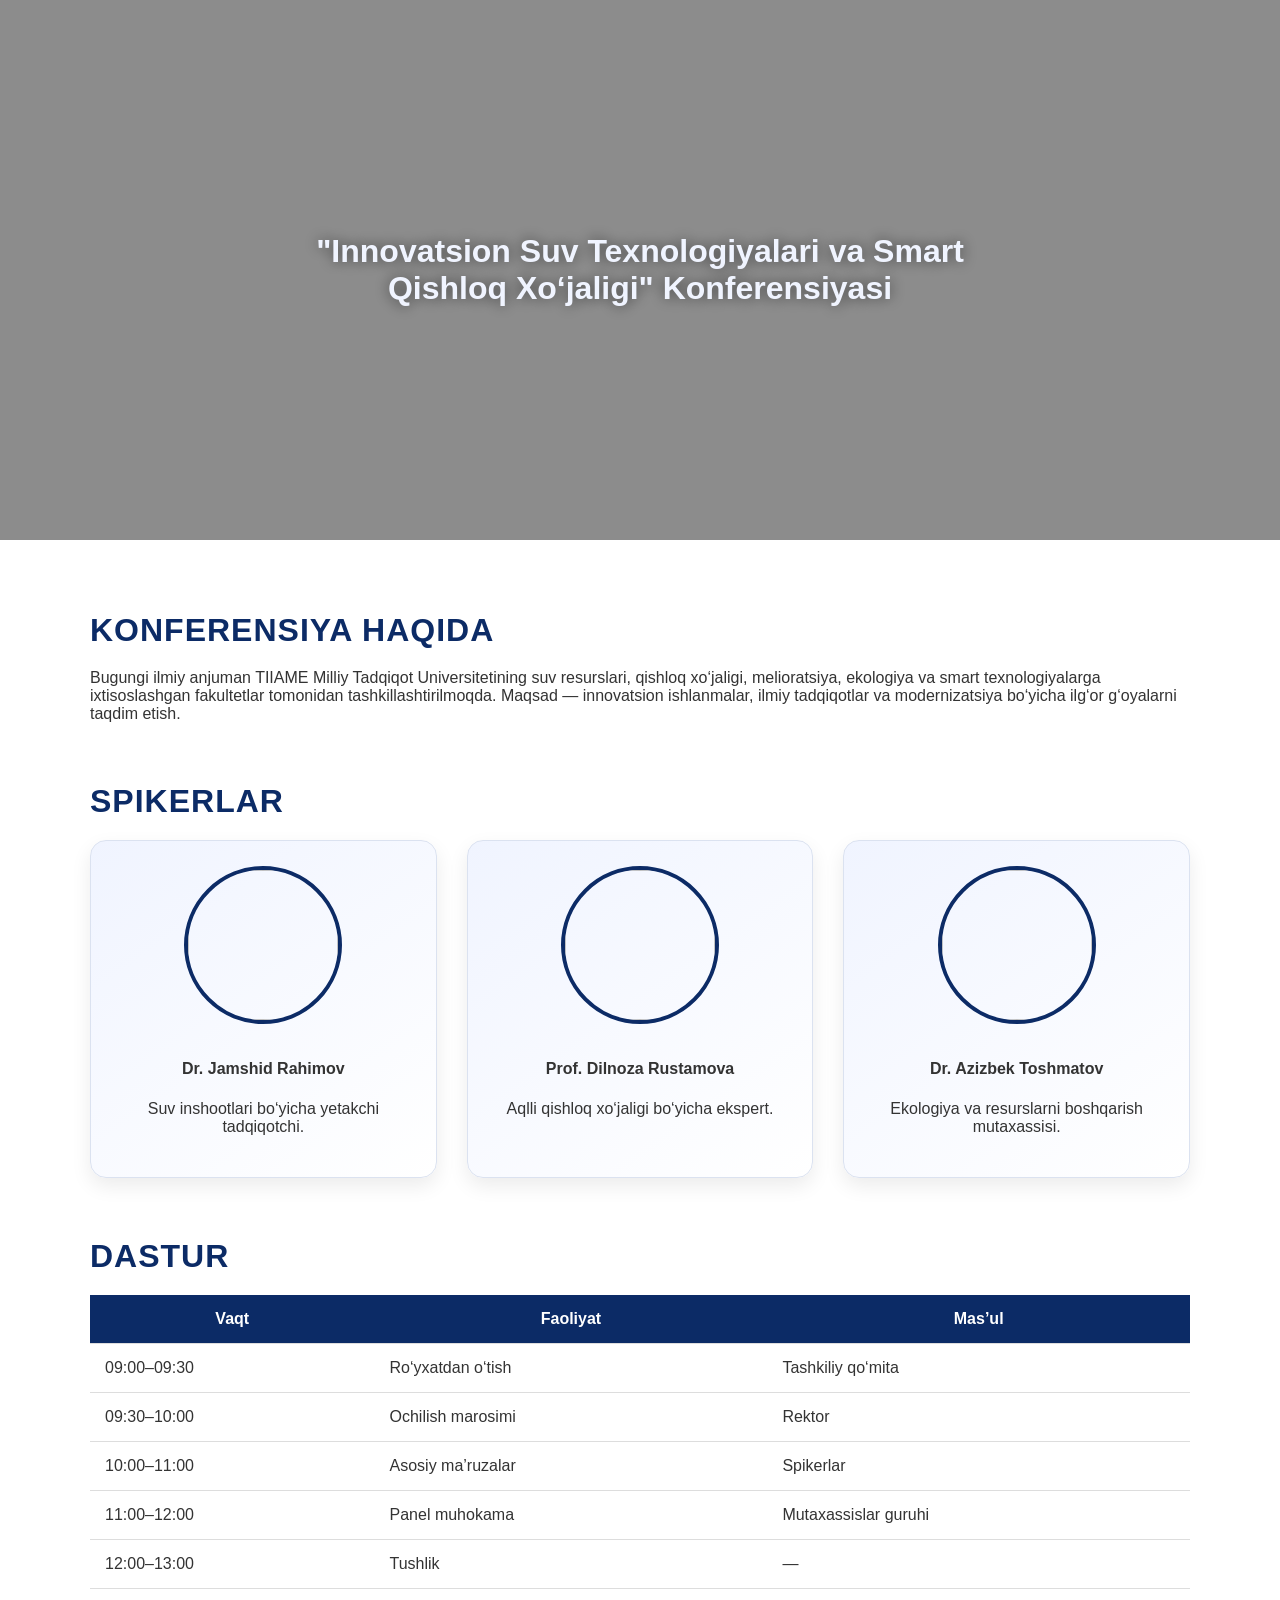
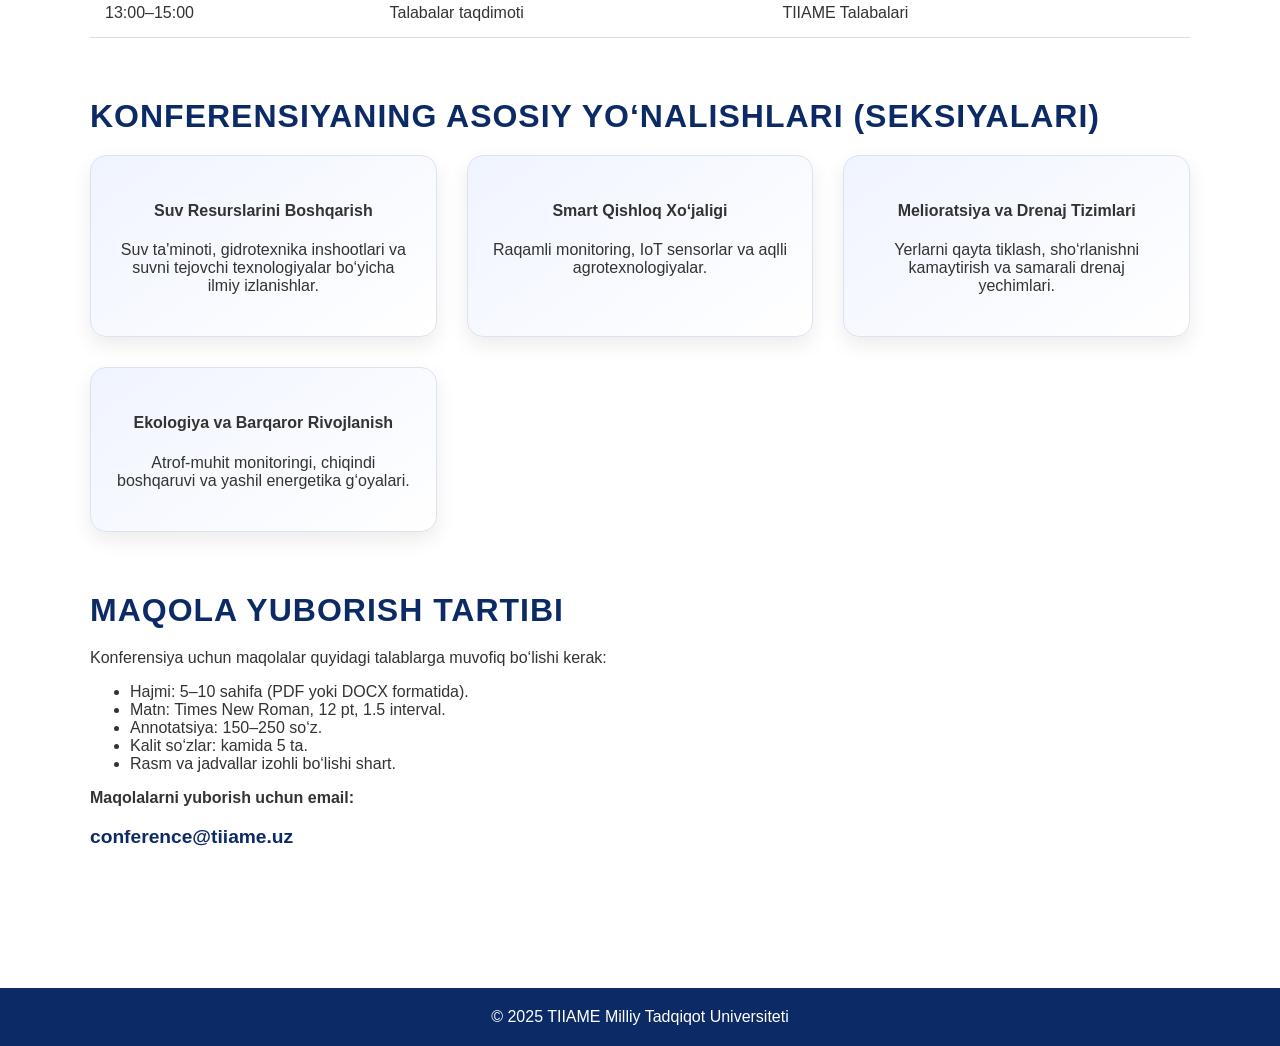
==== index.html @ a08afd19 "Rename tiiame.html to index.html" ====
<!DOCTYPE html>
<html lang="uz">
<head>
  <meta charset="UTF-8" />
  <meta name="viewport" content="width=device-width, initial-scale=1.0" />
  <title>TIIAME Konferensiyasi 2025</title>
  <style>
    body {
      margin: 0;
      font-family: 'Segoe UI', sans-serif;
      background: #ffffff;
      color: #333;
    }
    header {
      background: #0c2b66;
      color: white;
      padding: 20px 40px;
      display: flex;
      justify-content: space-between;
      align-items: center;
    }
    header h1 {
      margin: 0;
      font-size: 1.5rem;
      letter-spacing: 1px;
    }
    nav a {
      color: white;
      text-decoration: none;
      margin-left: 20px;
      font-size: 1rem;
      font-weight: 500;
    }
    .hero {
      height: 500px;
      background: url('https://images.unsplash.com/photo-1504384308090-c894fdcc538d?auto=format&fit=crop&w=1600&q=80') center/cover no-repeat;
      filter: blur(0px);
      position: relative;
      display: flex;
      justify-content: center;
      align-items: center;
      text-align: center;
      color: white;
      padding: 20px;
    }
    .hero::after {
      content: "";
      position: absolute;
      top: 0;
      left: 0;
      width: 100%;
      height: 100%;
      backdrop-filter: blur(4px);
      background: rgba(0,0,0,0.45);
    }
    .hero h2 { position: relative; z-index: 1; font-size: 3rem; max-width: 700px; text-shadow: 0 0 15px rgba(0,0,0,0.6); color: #f0f4ff; }
    .hero h2 {
      font-size: 2rem;
      max-width: 700px;
      text-shadow: 0 0 15px rgba(0,0,0,0.6);
    }
    .container {
      max-width: 1100px;
      margin: auto;
      padding: 40px 20px;
    }
    h3 {
      font-size: 2rem;
      color: #0c2b66;
      margin-bottom: 20px;
      text-transform: uppercase;
      letter-spacing: 1px;
    }
    .section {
      margin-bottom: 60px;
    }
    .speakers {
      display: grid;
      grid-template-columns: repeat(auto-fit, minmax(260px, 1fr));
      gap: 30px;
    }
    .speaker-card {
      background: linear-gradient(145deg, #f0f4ff, #ffffff);
      border-radius: 16px;
      padding: 25px;
      text-align: center;
      box-shadow: 0 8px 20px rgba(0,0,0,0.08);
      transition: all 0.3s ease;
      border: 1px solid #dbe2f0;
    }
    .speaker-card img {
      width: 150px;
      height: 150px;
      border-radius: 50%;
      object-fit: cover;
      margin-bottom: 15px;
      border: 4px solid #0c2b66;
    }
    .schedule table {
      width: 100%;
      border-collapse: collapse;
      margin-top: 10px;
    }
    .schedule th,
    .schedule td {
      padding: 15px;
      border-bottom: 1px solid #ddd;
    }
    .schedule th {
      background: #0c2b66;
      color: white;
      font-weight: 600;
    }
    .registration {
      background: #eef2f7;
      padding: 30px;
      border-radius: 12px;
    }
    .registration input,
    .registration textarea {
      width: 100%;
      padding: 12px;
      margin-bottom: 15px;
      border: 1px solid #ccc;
      border-radius: 6px;
      font-size: 1rem;
    }
    button {
      background: #0c2b66;
      color: white;
      border: none;
      padding: 12px 25px;
      border-radius: 6px;
      font-size: 1rem;
      cursor: pointer;
    }
    footer {
      text-align: center;
      padding: 20px;
      background: #0c2b66;
      color: white;
      margin-top: 40px;
    }
      .speaker-card:hover {
      transform: translateY(-8px);
      box-shadow: 0 12px 28px rgba(0,0,0,0.12);
    }
  </style>
</head>
<body>



<section class="hero">
  <h2>"Innovatsion Suv Texnologiyalari va Smart Qishloq Xo‘jaligi" Konferensiyasi</h2>
</section>

<div class="container">
  <section class="section" id="about">
    <h3>Konferensiya haqida</h3>
    <p>
      Bugungi ilmiy anjuman TIIAME Milliy Tadqiqot Universitetining suv resurslari, qishloq xo‘jaligi, melioratsiya, ekologiya va smart texnologiyalarga ixtisoslashgan fakultetlar tomonidan tashkillashtirilmoqda.
      Maqsad — innovatsion ishlanmalar, ilmiy tadqiqotlar va modernizatsiya bo‘yicha ilg‘or g‘oyalarni taqdim etish.
    </p>
  </section>

  <section class="section" id="speakers">
    <h3>Spikerlar</h3>
    <div class="speakers">
      <div class="speaker-card">
        <img src="https://randomuser.me/api/portraits/men/32.jpg" />
        <h4>Dr. Jamshid Rahimov</h4>
        <p>Suv inshootlari bo‘yicha yetakchi tadqiqotchi.</p>
      </div>
      <div class="speaker-card">
        <img src="https://randomuser.me/api/portraits/women/45.jpg" />
        <h4>Prof. Dilnoza Rustamova</h4>
        <p>Aqlli qishloq xo‘jaligi bo‘yicha ekspert.</p>
      </div>
      <div class="speaker-card">
        <img src="https://randomuser.me/api/portraits/men/75.jpg" />
        <h4>Dr. Azizbek Toshmatov</h4>
        <p>Ekologiya va resurslarni boshqarish mutaxassisi.</p>
      </div>
    </div>
  </section>

  <section class="section" id="schedule">
    <h3>Dastur</h3>
    <div class="schedule">
      <table>
        <tr><th>Vaqt</th><th>Faoliyat</th><th>Mas’ul</th></tr>
        <tr><td>09:00–09:30</td><td>Ro‘yxatdan o‘tish</td><td>Tashkiliy qo‘mita</td></tr>
        <tr><td>09:30–10:00</td><td>Ochilish marosimi</td><td>Rektor</td></tr>
        <tr><td>10:00–11:00</td><td>Asosiy ma’ruzalar</td><td>Spikerlar</td></tr>
        <tr><td>11:00–12:00</td><td>Panel muhokama</td><td>Mutaxassislar guruhi</td></tr>
        <tr><td>12:00–13:00</td><td>Tushlik</td><td>—</td></tr>
        <tr><td>13:00–15:00</td><td>Talabalar taqdimoti</td><td>TIIAME Talabalari</td></tr>
      </table>
    </div>
  </section>

  <section class="section">
    <h3>KONFERENSIYANING ASOSIY YO‘NALISHLARI (SEKSIYALARI)</h3>
    <div class="speakers">
      <div class="speaker-card"><h4>Suv Resurslarini Boshqarish</h4><p>Suv ta'minoti, gidrotexnika inshootlari va suvni tejovchi texnologiyalar bo‘yicha ilmiy izlanishlar.</p></div>
      <div class="speaker-card"><h4>Smart Qishloq Xo‘jaligi</h4><p>Raqamli monitoring, IoT sensorlar va aqlli agrotexnologiyalar.</p></div>
      <div class="speaker-card"><h4>Melioratsiya va Drenaj Tizimlari</h4><p>Yerlarni qayta tiklash, sho‘rlanishni kamaytirish va samarali drenaj yechimlari.</p></div>
      <div class="speaker-card"><h4>Ekologiya va Barqaror Rivojlanish</h4><p>Atrof-muhit monitoringi, chiqindi boshqaruvi va yashil energetika g‘oyalari.</p></div>
    </div>
  </section>

  <section class="section" id="submission">
    <h3>Maqola yuborish tartibi</h3>
    <p>Konferensiya uchun maqolalar quyidagi talablarga muvofiq bo‘lishi kerak:</p>
    <ul>
      <li>Hajmi: 5–10 sahifa (PDF yoki DOCX formatida).</li>
      <li>Matn: Times New Roman, 12 pt, 1.5 interval.</li>
      <li>Annotatsiya: 150–250 so‘z.</li>
      <li>Kalit so‘zlar: kamida 5 ta.</li>
      <li>Rasm va jadvallar izohli bo‘lishi shart.</li>
    </ul>
    <p><strong>Maqolalarni yuborish uchun email:</strong></p>
    <p style="font-size:1.2rem; color:#0c2b66; font-weight:bold;">conference@tiiame.uz</p>
  </section>

</div>

<footer>
  © 2025 TIIAME Milliy Tadqiqot Universiteti
</footer>

</body>
</html>
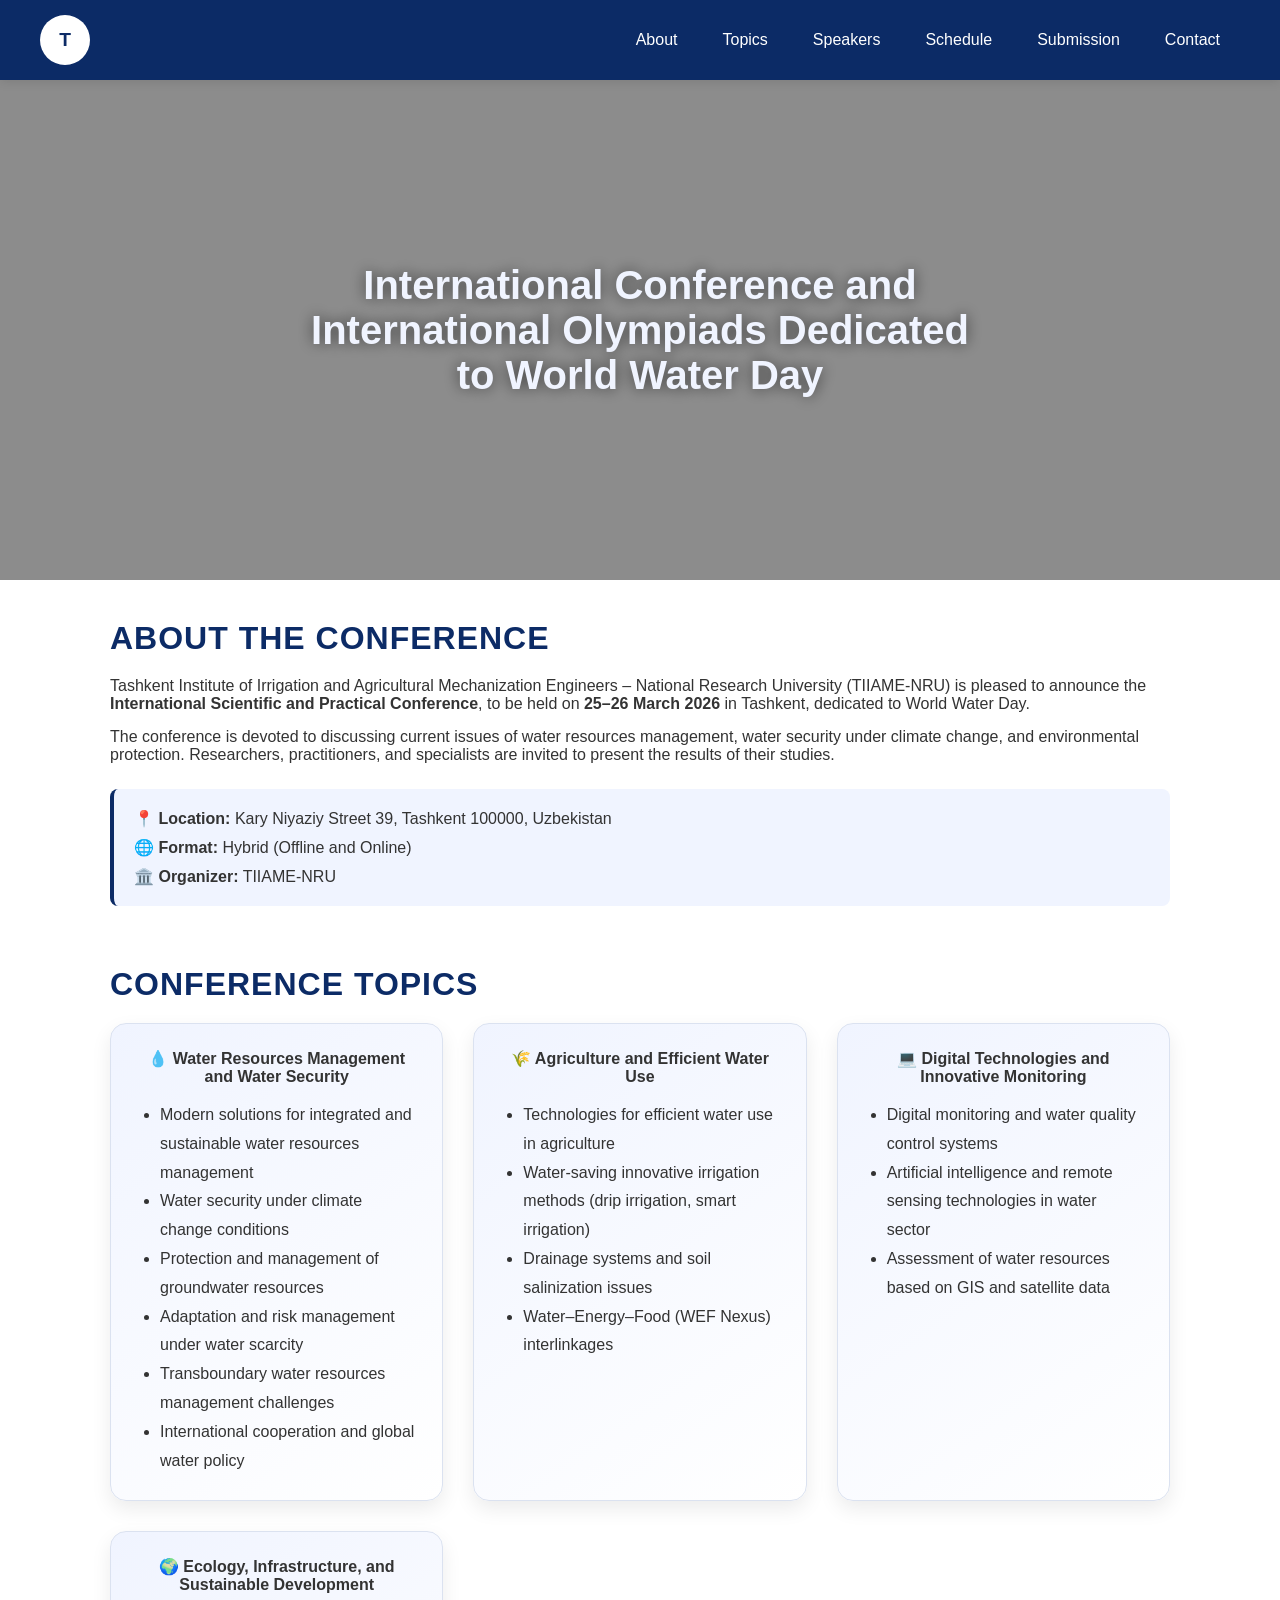
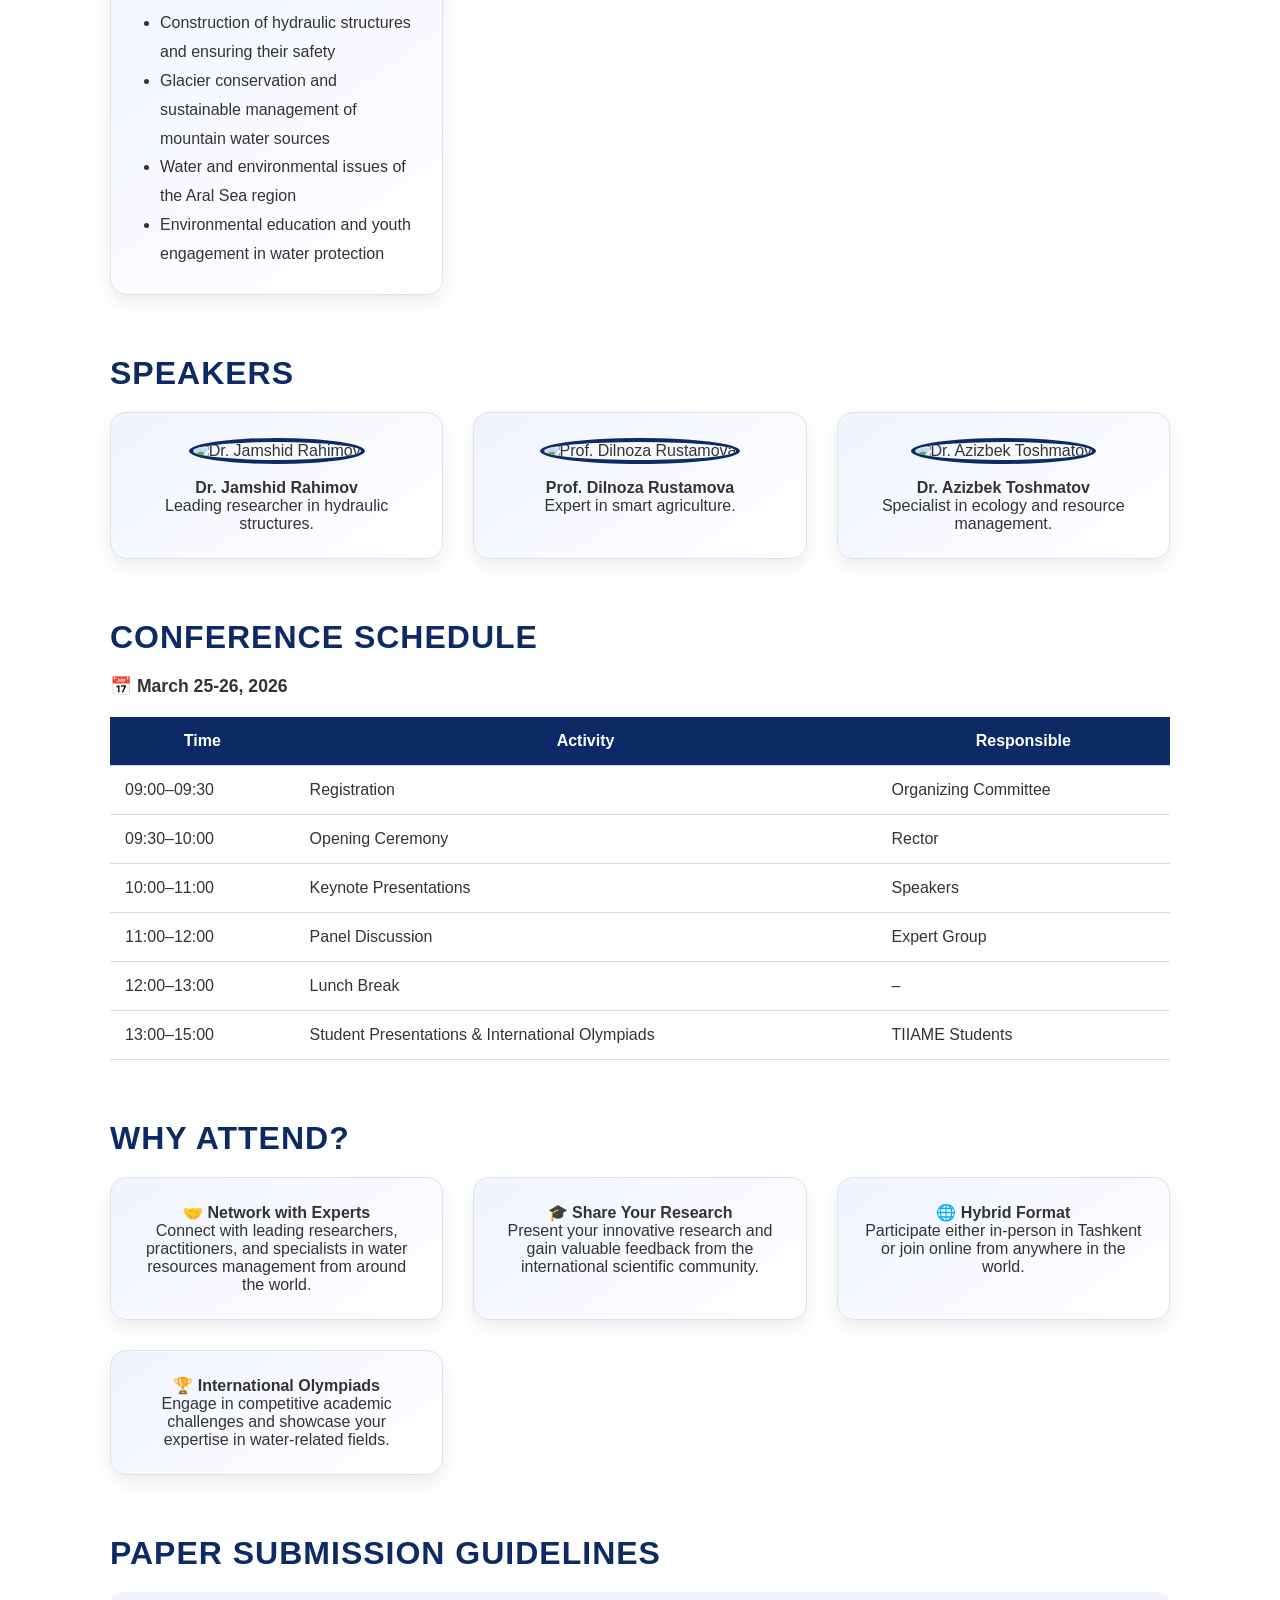
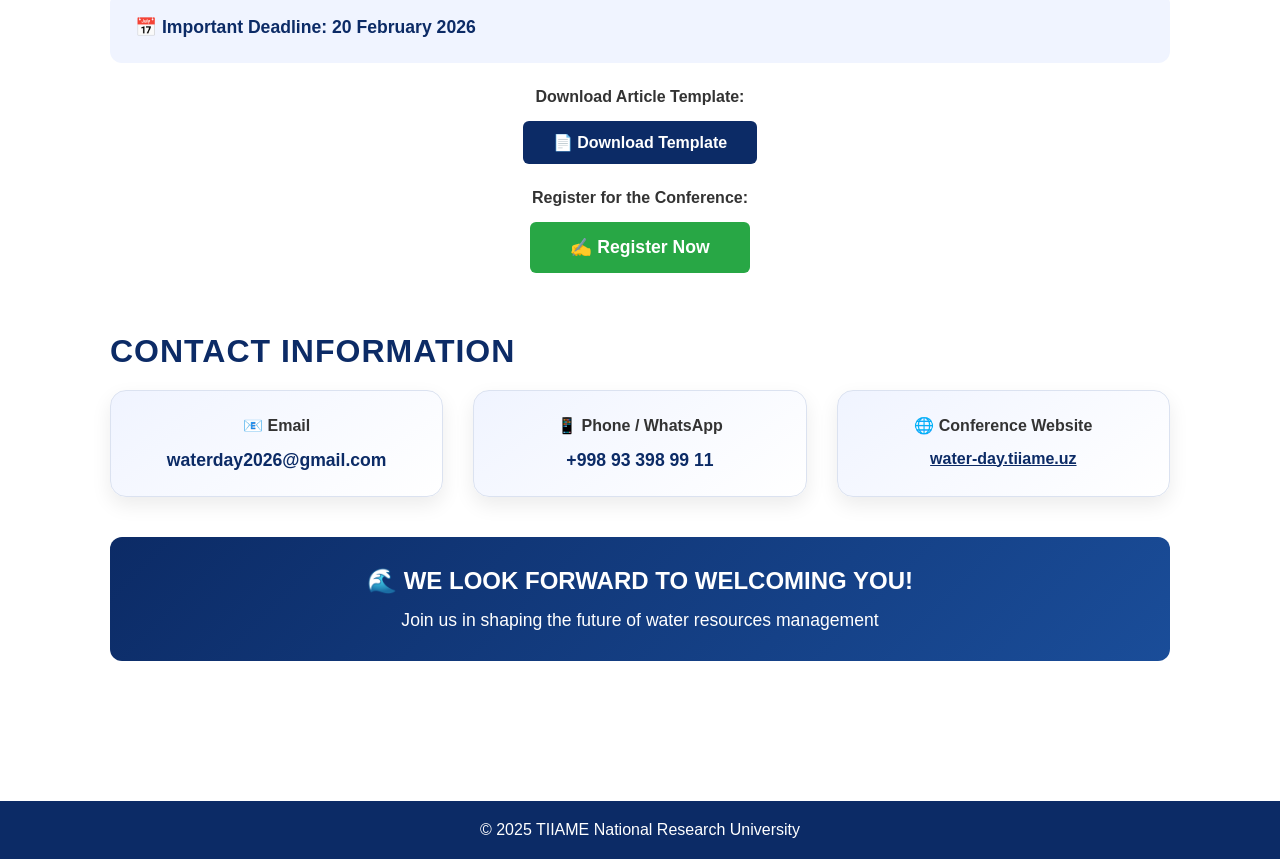
==== commit 4ccd1372: "some news" ====
--- a/index.html
+++ b/index.html
@@ -1,39 +1,132 @@
 <!DOCTYPE html>
-<html lang="uz">
+<html lang="en">
 <head>
   <meta charset="UTF-8" />
   <meta name="viewport" content="width=device-width, initial-scale=1.0" />
-  <title>TIIAME Konferensiyasi 2025</title>
+  <title>TIIAME Conference 2025</title>
   <style>
+    * {
+      margin: 0;
+      padding: 0;
+      box-sizing: border-box;
+    }
+    html {
+      scroll-behavior: smooth;
+    }
     body {
       margin: 0;
       font-family: 'Segoe UI', sans-serif;
       background: #ffffff;
       color: #333;
+      padding-top: 80px;
     }
     header {
       background: #0c2b66;
-      color: white;
-      padding: 20px 40px;
+      transition: all 0.3s ease;
+      color: white;
+      padding: 15px 40px;
       display: flex;
       justify-content: space-between;
       align-items: center;
+      position: fixed;
+      top: 0;
+      left: 0;
+      right: 0;
+      z-index: 1000;
+      box-shadow: 0 2px 10px rgba(0,0,0,0.1);
+    }
+    header.scrolled {       
+      background: rgba(12, 43, 102, 0.95);
+      backdrop-filter: blur(10px);
+    };
+
+    .logo-section {
+      display: flex;
+      align-items: center;
+      gap: 15px;
+    }
+    .logo {
+      width: 50px;
+      height: 50px;
+      background: white;
+      border-radius: 50%;
+      display: flex;
+      align-items: center;
+      justify-content: center;
+      font-weight: bold;
+      color: #0c2b66;
+      font-size: 1.2rem;
     }
     header h1 {
       margin: 0;
-      font-size: 1.5rem;
+      font-size: 1.3rem;
       letter-spacing: 1px;
     }
+    nav {
+      display: flex;
+      gap: 5px;
+    }
     nav a {
       color: white;
       text-decoration: none;
-      margin-left: 20px;
+      padding: 10px 20px;
       font-size: 1rem;
       font-weight: 500;
+      border-radius: 6px;
+      transition: all 0.3s ease;
+    }
+    nav a:hover {
+      background: rgba(255,255,255,0.1);;
+    }
+    .menu-toggle {
+      display: none;
+      background: none;
+      border: none;
+      color: white;
+      font-size: 1.8rem;
+      cursor: pointer;
+      padding: 5px 10px;
+    }
+    @media (max-width: 850px) {
+      header h1 {
+        font-size: 1rem;
+      }
+      .logo {
+        width: 40px;
+        height: 40px;
+        font-size: 1rem;
+      }
+      nav {
+        position: fixed;
+        top: 80px;
+        left: 0;
+        right: 0;
+        background: #0c2b66;
+        flex-direction: column;
+        padding: 20px;
+        gap: 10px;
+        transform: translateY(-100%);
+        opacity: 0;
+        transition: all 0.3s ease;
+        pointer-events: none;
+      }
+      nav.active {
+        transform: translateY(0);
+        opacity: 1;
+        pointer-events: all;
+      }
+      nav a {
+        padding: 15px;
+        text-align: center;
+        border-bottom: 1px solid rgba(255,255,255,0.1);
+      }
+      .menu-toggle {
+        display: block;
+      }
     }
     .hero {
       height: 500px;
-      background: url('https://images.unsplash.com/photo-1504384308090-c894fdcc538d?auto=format&fit=crop&w=1600&q=80') center/cover no-repeat;
+      background: url('https://media.licdn.com/dms/image/v2/C5612AQEncIYfz13tnA/article-cover_image-shrink_600_2000/article-cover_image-shrink_600_2000/0/1520199621457?e=2147483647&v=beta&t=3WrFyLlHECn6viHolCWyE1lCVrdxuBeyOP1kQ_zQat8') center/cover no-repeat;
       filter: blur(0px);
       position: relative;
       display: flex;
@@ -53,11 +146,13 @@
       backdrop-filter: blur(4px);
       background: rgba(0,0,0,0.45);
     }
-    .hero h2 { position: relative; z-index: 1; font-size: 3rem; max-width: 700px; text-shadow: 0 0 15px rgba(0,0,0,0.6); color: #f0f4ff; }
-    .hero h2 {
-      font-size: 2rem;
-      max-width: 700px;
-      text-shadow: 0 0 15px rgba(0,0,0,0.6);
+    .hero h2 { 
+      position: relative; 
+      z-index: 1; 
+      font-size: 2.5rem; 
+      max-width: 700px; 
+      text-shadow: 0 0 15px rgba(0,0,0,0.6); 
+      color: #f0f4ff; 
     }
     .container {
       max-width: 1100px;
@@ -88,6 +183,9 @@
       transition: all 0.3s ease;
       border: 1px solid #dbe2f0;
     }
+    .speaker-card ul{
+      margin-left: 24px;
+    }
     .speaker-card img {
       width: 150px;
       height: 150px;
@@ -141,7 +239,7 @@
       color: white;
       margin-top: 40px;
     }
-      .speaker-card:hover {
+    .speaker-card:hover {
       transform: translateY(-8px);
       box-shadow: 0 12px 28px rgba(0,0,0,0.12);
     }
@@ -149,86 +247,200 @@
 </head>
 <body>
 
-
+<header>
+  <div class="logo-section">
+    <div class="logo">T</div>
+  </div>
+  <nav id="navbar">
+    <a href="#about">About</a>
+    <a href="#topics">Topics</a>
+    <a href="#speakers">Speakers</a>
+    <a href="#schedule">Schedule</a>
+    <a href="#submission">Submission</a>
+    <a href="#contact">Contact</a>
+  </nav>
+  <button class="menu-toggle" onclick="toggleMenu()">☰</button>
+</header>
+
+<script>
+  function toggleMenu() {
+    const nav = document.getElementById('navbar');
+    nav.classList.toggle('active');
+  }
+
+  document.querySelectorAll('nav a').forEach(link => {
+    link.addEventListener('click', () => {
+      document.getElementById('navbar').classList.remove('active');
+    });
+  });
+</script>
 
 <section class="hero">
-  <h2>"Innovatsion Suv Texnologiyalari va Smart Qishloq Xo‘jaligi" Konferensiyasi</h2>
+  <h2>International Conference and International Olympiads Dedicated to World Water Day</h2>
 </section>
 
 <div class="container">
   <section class="section" id="about">
-    <h3>Konferensiya haqida</h3>
+    <h3>About the Conference</h3>
     <p>
-      Bugungi ilmiy anjuman TIIAME Milliy Tadqiqot Universitetining suv resurslari, qishloq xo‘jaligi, melioratsiya, ekologiya va smart texnologiyalarga ixtisoslashgan fakultetlar tomonidan tashkillashtirilmoqda.
-      Maqsad — innovatsion ishlanmalar, ilmiy tadqiqotlar va modernizatsiya bo‘yicha ilg‘or g‘oyalarni taqdim etish.
+      Tashkent Institute of Irrigation and Agricultural Mechanization Engineers – National Research University (TIIAME-NRU) is pleased to announce the <strong>International Scientific and Practical Conference</strong>, to be held on <strong>25–26 March 2026</strong> in Tashkent, dedicated to World Water Day.
     </p>
+    <p style="margin-top: 15px;">
+      The conference is devoted to discussing current issues of water resources management, water security under climate change, and environmental protection. Researchers, practitioners, and specialists are invited to present the results of their studies.
+    </p>
+    <div style="margin-top: 25px; padding: 20px; background: #f0f4ff; border-left: 4px solid #0c2b66; border-radius: 8px;">
+      <p><strong>📍 Location:</strong> Kary Niyaziy Street 39, Tashkent 100000, Uzbekistan</p>
+      <p style="margin-top: 10px;"><strong>🌐 Format:</strong> Hybrid (Offline and Online)</p>
+      <p style="margin-top: 10px;"><strong>🏛️ Organizer:</strong> TIIAME-NRU</p>
+    </div>
+  </section>
+
+  <section class="section" id="topics">
+    <h3>Conference Topics</h3>
+    <div class="speakers">
+      <div class="speaker-card">
+        <h4>💧 Water Resources Management and Water Security</h4>
+        <ul style="text-align: left; margin-top: 15px; line-height: 1.8;">
+          <li>Modern solutions for integrated and sustainable water resources management</li>
+          <li>Water security under climate change conditions</li>
+          <li>Protection and management of groundwater resources</li>
+          <li>Adaptation and risk management under water scarcity</li>
+          <li>Transboundary water resources management challenges</li>
+          <li>International cooperation and global water policy</li>
+        </ul>
+      </div>
+      <div class="speaker-card">
+        <h4>🌾 Agriculture and Efficient Water Use</h4>
+        <ul style="text-align: left; margin-top: 15px; line-height: 1.8;">
+          <li>Technologies for efficient water use in agriculture</li>
+          <li>Water-saving innovative irrigation methods (drip irrigation, smart irrigation)</li>
+          <li>Drainage systems and soil salinization issues</li>
+          <li>Water–Energy–Food (WEF Nexus) interlinkages</li>
+        </ul>
+      </div>
+      <div class="speaker-card">
+        <h4>💻 Digital Technologies and Innovative Monitoring</h4>
+        <ul style="text-align: left; margin-top: 15px; line-height: 1.8;">
+          <li>Digital monitoring and water quality control systems</li>
+          <li>Artificial intelligence and remote sensing technologies in water sector</li>
+          <li>Assessment of water resources based on GIS and satellite data</li>
+        </ul>
+      </div>
+      <div class="speaker-card">
+        <h4>🌍 Ecology, Infrastructure, and Sustainable Development</h4>
+        <ul style="text-align: left; margin-top: 15px; line-height: 1.8;">
+          <li>Construction of hydraulic structures and ensuring their safety</li>
+          <li>Glacier conservation and sustainable management of mountain water sources</li>
+          <li>Water and environmental issues of the Aral Sea region</li>
+          <li>Environmental education and youth engagement in water protection</li>
+        </ul>
+      </div>
+    </div>
   </section>
 
   <section class="section" id="speakers">
-    <h3>Spikerlar</h3>
+    <h3>Speakers</h3>
     <div class="speakers">
       <div class="speaker-card">
-        <img src="https://randomuser.me/api/portraits/men/32.jpg" />
+        <img src="https://randomuser.me/api/portraits/men/32.jpg" alt="Dr. Jamshid Rahimov" />
         <h4>Dr. Jamshid Rahimov</h4>
-        <p>Suv inshootlari bo‘yicha yetakchi tadqiqotchi.</p>
-      </div>
-      <div class="speaker-card">
-        <img src="https://randomuser.me/api/portraits/women/45.jpg" />
+        <p>Leading researcher in hydraulic structures.</p>
+      </div>
+      <div class="speaker-card">
+        <img src="https://randomuser.me/api/portraits/women/45.jpg" alt="Prof. Dilnoza Rustamova" />
         <h4>Prof. Dilnoza Rustamova</h4>
-        <p>Aqlli qishloq xo‘jaligi bo‘yicha ekspert.</p>
-      </div>
-      <div class="speaker-card">
-        <img src="https://randomuser.me/api/portraits/men/75.jpg" />
+        <p>Expert in smart agriculture.</p>
+      </div>
+      <div class="speaker-card">
+        <img src="https://randomuser.me/api/portraits/men/75.jpg" alt="Dr. Azizbek Toshmatov" />
         <h4>Dr. Azizbek Toshmatov</h4>
-        <p>Ekologiya va resurslarni boshqarish mutaxassisi.</p>
+        <p>Specialist in ecology and resource management.</p>
       </div>
     </div>
   </section>
 
   <section class="section" id="schedule">
-    <h3>Dastur</h3>
+    <h3>Conference Schedule</h3>
+    <p style="margin-bottom: 20px; font-size: 1.1rem;">📅 <strong>March 25-26, 2026</strong></p>
     <div class="schedule">
       <table>
-        <tr><th>Vaqt</th><th>Faoliyat</th><th>Mas’ul</th></tr>
-        <tr><td>09:00–09:30</td><td>Ro‘yxatdan o‘tish</td><td>Tashkiliy qo‘mita</td></tr>
-        <tr><td>09:30–10:00</td><td>Ochilish marosimi</td><td>Rektor</td></tr>
-        <tr><td>10:00–11:00</td><td>Asosiy ma’ruzalar</td><td>Spikerlar</td></tr>
-        <tr><td>11:00–12:00</td><td>Panel muhokama</td><td>Mutaxassislar guruhi</td></tr>
-        <tr><td>12:00–13:00</td><td>Tushlik</td><td>—</td></tr>
-        <tr><td>13:00–15:00</td><td>Talabalar taqdimoti</td><td>TIIAME Talabalari</td></tr>
+        <tr><th>Time</th><th>Activity</th><th>Responsible</th></tr>
+        <tr><td>09:00–09:30</td><td>Registration</td><td>Organizing Committee</td></tr>
+        <tr><td>09:30–10:00</td><td>Opening Ceremony</td><td>Rector</td></tr>
+        <tr><td>10:00–11:00</td><td>Keynote Presentations</td><td>Speakers</td></tr>
+        <tr><td>11:00–12:00</td><td>Panel Discussion</td><td>Expert Group</td></tr>
+        <tr><td>12:00–13:00</td><td>Lunch Break</td><td>–</td></tr>
+        <tr><td>13:00–15:00</td><td>Student Presentations & International Olympiads</td><td>TIIAME Students</td></tr>
       </table>
     </div>
   </section>
 
-  <section class="section">
-    <h3>KONFERENSIYANING ASOSIY YO‘NALISHLARI (SEKSIYALARI)</h3>
+  <section class="section" id="tracks">
+    <h3>Why Attend?</h3>
     <div class="speakers">
-      <div class="speaker-card"><h4>Suv Resurslarini Boshqarish</h4><p>Suv ta'minoti, gidrotexnika inshootlari va suvni tejovchi texnologiyalar bo‘yicha ilmiy izlanishlar.</p></div>
-      <div class="speaker-card"><h4>Smart Qishloq Xo‘jaligi</h4><p>Raqamli monitoring, IoT sensorlar va aqlli agrotexnologiyalar.</p></div>
-      <div class="speaker-card"><h4>Melioratsiya va Drenaj Tizimlari</h4><p>Yerlarni qayta tiklash, sho‘rlanishni kamaytirish va samarali drenaj yechimlari.</p></div>
-      <div class="speaker-card"><h4>Ekologiya va Barqaror Rivojlanish</h4><p>Atrof-muhit monitoringi, chiqindi boshqaruvi va yashil energetika g‘oyalari.</p></div>
+      <div class="speaker-card">
+        <h4>🤝 Network with Experts</h4>
+        <p>Connect with leading researchers, practitioners, and specialists in water resources management from around the world.</p>
+      </div>
+      <div class="speaker-card">
+        <h4>🎓 Share Your Research</h4>
+        <p>Present your innovative research and gain valuable feedback from the international scientific community.</p>
+      </div>
+      <div class="speaker-card">
+        <h4>🌐 Hybrid Format</h4>
+        <p>Participate either in-person in Tashkent or join online from anywhere in the world.</p>
+      </div>
+      <div class="speaker-card">
+        <h4>🏆 International Olympiads</h4>
+        <p>Engage in competitive academic challenges and showcase your expertise in water-related fields.</p>
+      </div>
     </div>
   </section>
 
   <section class="section" id="submission">
-    <h3>Maqola yuborish tartibi</h3>
-    <p>Konferensiya uchun maqolalar quyidagi talablarga muvofiq bo‘lishi kerak:</p>
-    <ul>
-      <li>Hajmi: 5–10 sahifa (PDF yoki DOCX formatida).</li>
-      <li>Matn: Times New Roman, 12 pt, 1.5 interval.</li>
-      <li>Annotatsiya: 150–250 so‘z.</li>
-      <li>Kalit so‘zlar: kamida 5 ta.</li>
-      <li>Rasm va jadvallar izohli bo‘lishi shart.</li>
-    </ul>
-    <p><strong>Maqolalarni yuborish uchun email:</strong></p>
-    <p style="font-size:1.2rem; color:#0c2b66; font-weight:bold;">conference@tiiame.uz</p>
+    <h3>Paper Submission Guidelines</h3>
+    <div style="background: #f0f4ff; padding: 25px; border-radius: 12px; margin-bottom: 20px;">
+      <p style="font-size: 1.1rem; color: #0c2b66; font-weight: 600;">📅 Important Deadline: 20 February 2026</p>
+    </div>
+    <div style="margin-top: 25px; text-align: center;">
+      <p style="margin-bottom: 15px;"><strong>Download Article Template:</strong></p>
+      <a href="https://bit.ly/4prFN5g" target="_blank" style="display: inline-block; background: #0c2b66; color: white; padding: 12px 30px; border-radius: 6px; text-decoration: none; font-weight: 600;">📄 Download Template</a>
+    </div>
+    <div style="margin-top: 25px; text-align: center;">
+      <p style="margin-bottom: 15px;"><strong>Register for the Conference:</strong></p>
+      <a href="https://forms.gle/HbNswev36W7DSQqc7" target="_blank" style="display: inline-block; background: #28a745; color: white; padding: 15px 40px; border-radius: 6px; text-decoration: none; font-weight: 600; font-size: 1.1rem;">✍️ Register Now</a>
+    </div>
+  </section>
+
+  <section class="section" id="contact">
+    <h3>Contact Information</h3>
+    <div class="speakers">
+      <div class="speaker-card">
+        <h4>📧 Email</h4>
+        <p style="font-size: 1.1rem; color: #0c2b66; font-weight: bold; margin-top: 15px;">waterday2026@gmail.com</p>
+      </div>
+      <div class="speaker-card">
+        <h4>📱 Phone / WhatsApp</h4>
+        <p style="font-size: 1.1rem; color: #0c2b66; font-weight: bold; margin-top: 15px;">+998 93 398 99 11</p>
+      </div>
+      <div class="speaker-card">
+        <h4>🌐 Conference Website</h4>
+        <p style="margin-top: 15px;">
+          <a href="https://water-day.tiiame.uz/" target="_blank" style="color: #0c2b66; font-weight: 600; text-decoration: underline;">water-day.tiiame.uz</a>
+        </p>
+      </div>
+    </div>
+    <div style="margin-top: 40px; padding: 30px; background: linear-gradient(135deg, #0c2b66, #1a4d99); color: white; border-radius: 12px; text-align: center;">
+      <h4 style="font-size: 1.5rem; margin-bottom: 15px;">🌊 WE LOOK FORWARD TO WELCOMING YOU!</h4>
+      <p style="font-size: 1.1rem;">Join us in shaping the future of water resources management</p>
+    </div>
   </section>
 
 </div>
 
 <footer>
-  © 2025 TIIAME Milliy Tadqiqot Universiteti
+  © 2025 TIIAME National Research University
 </footer>
 
 </body>
-</html>
+</html>
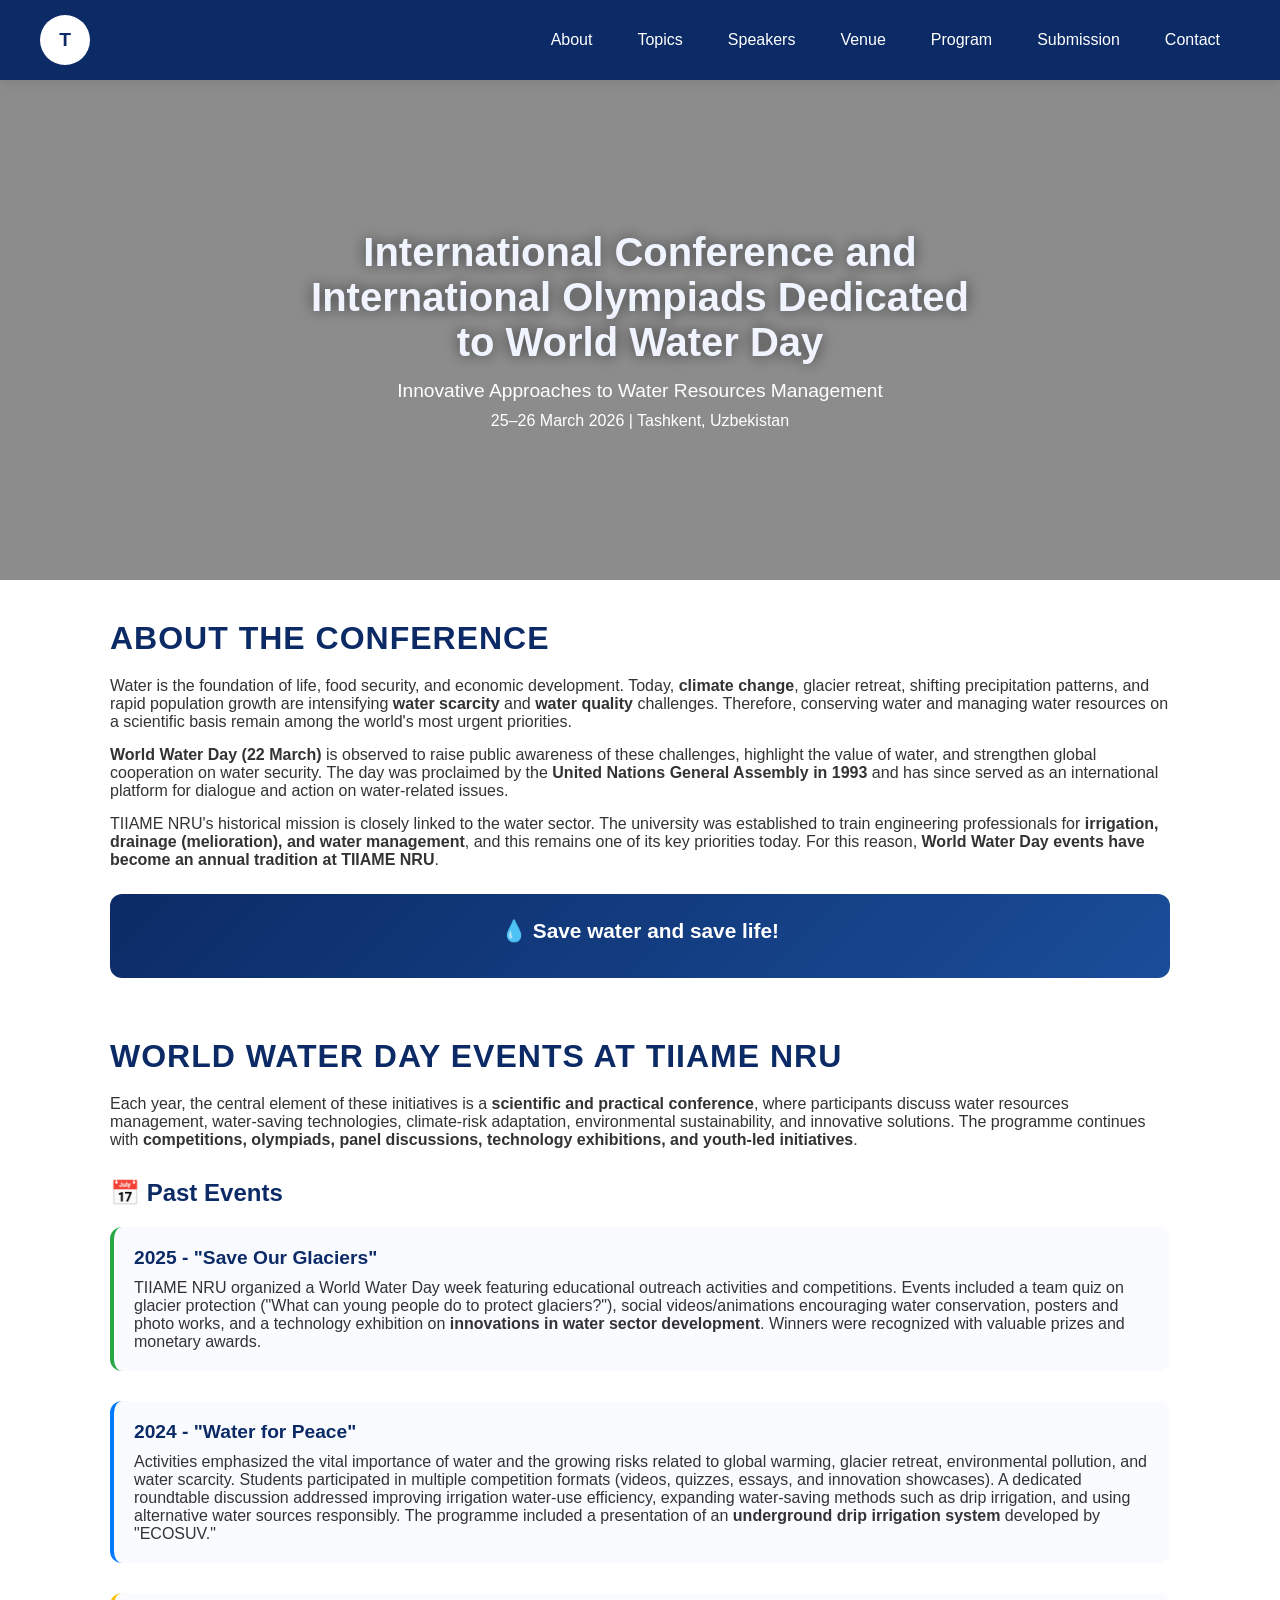
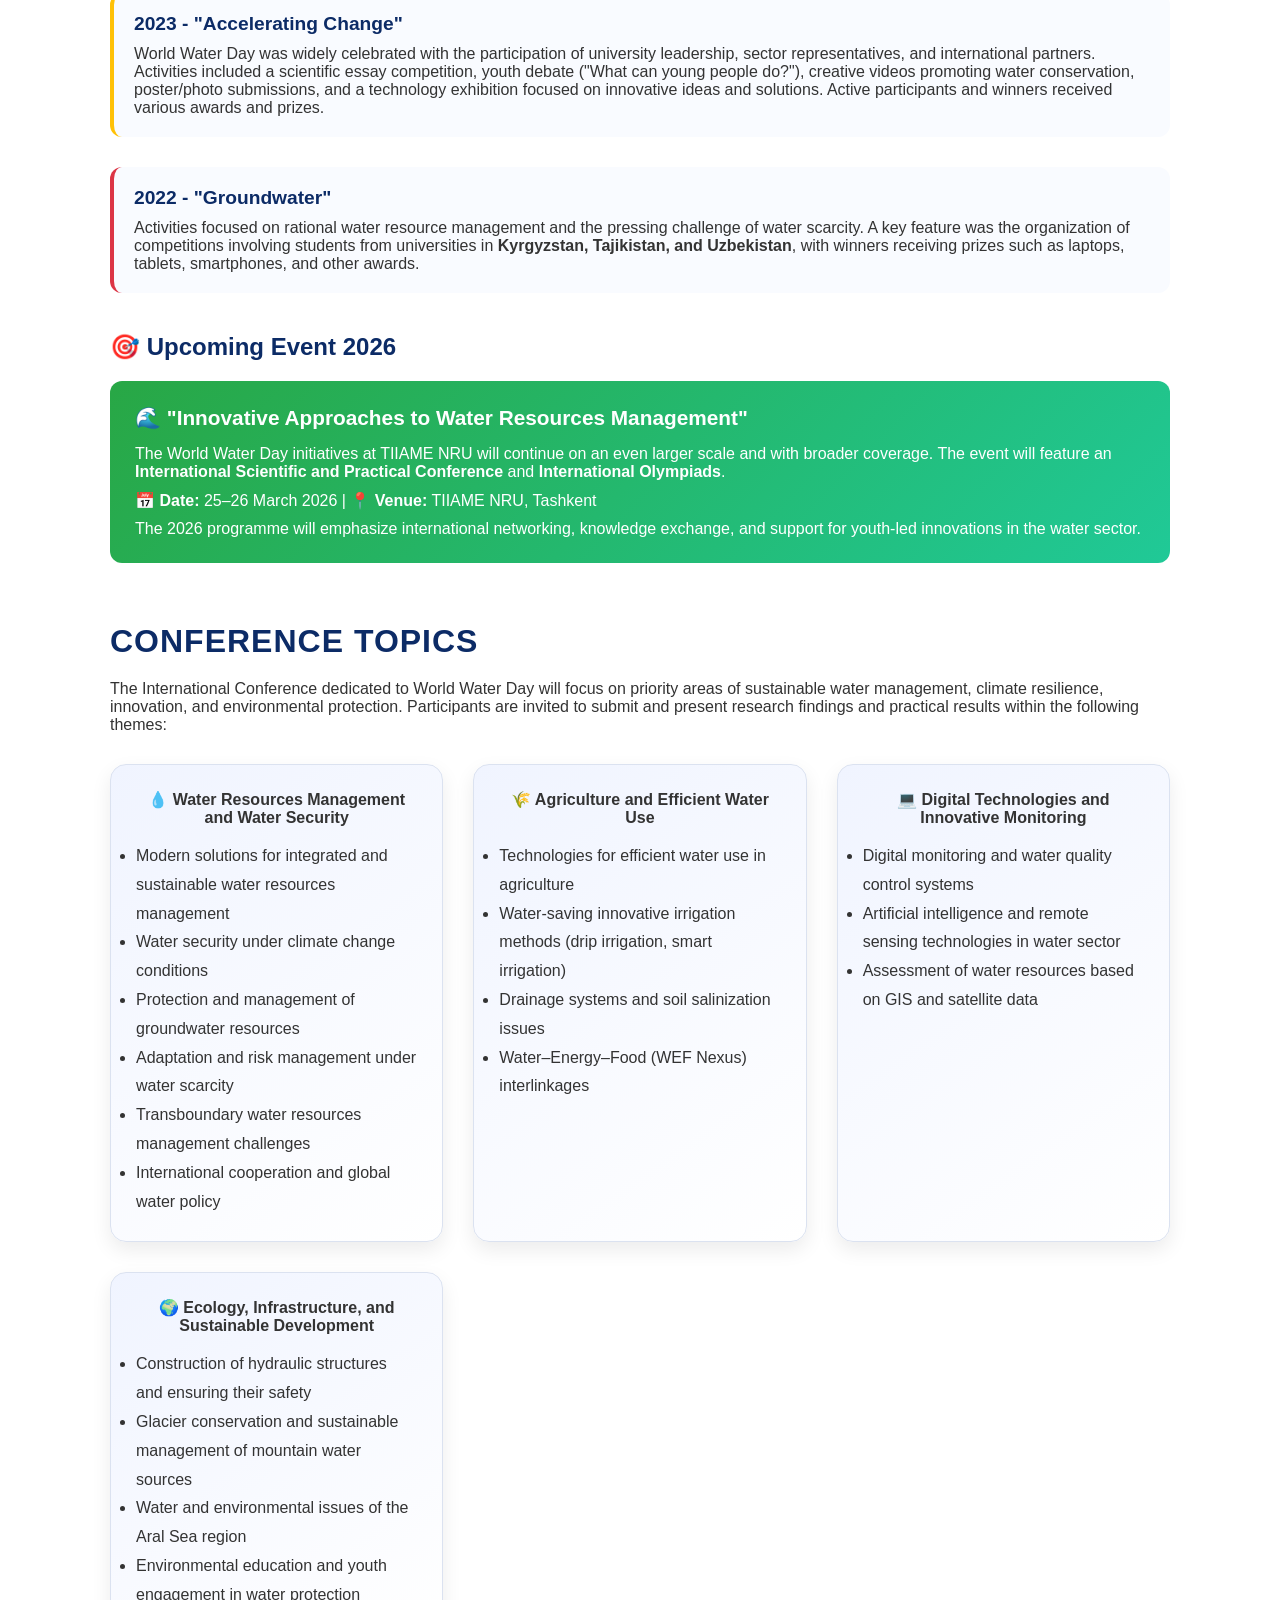
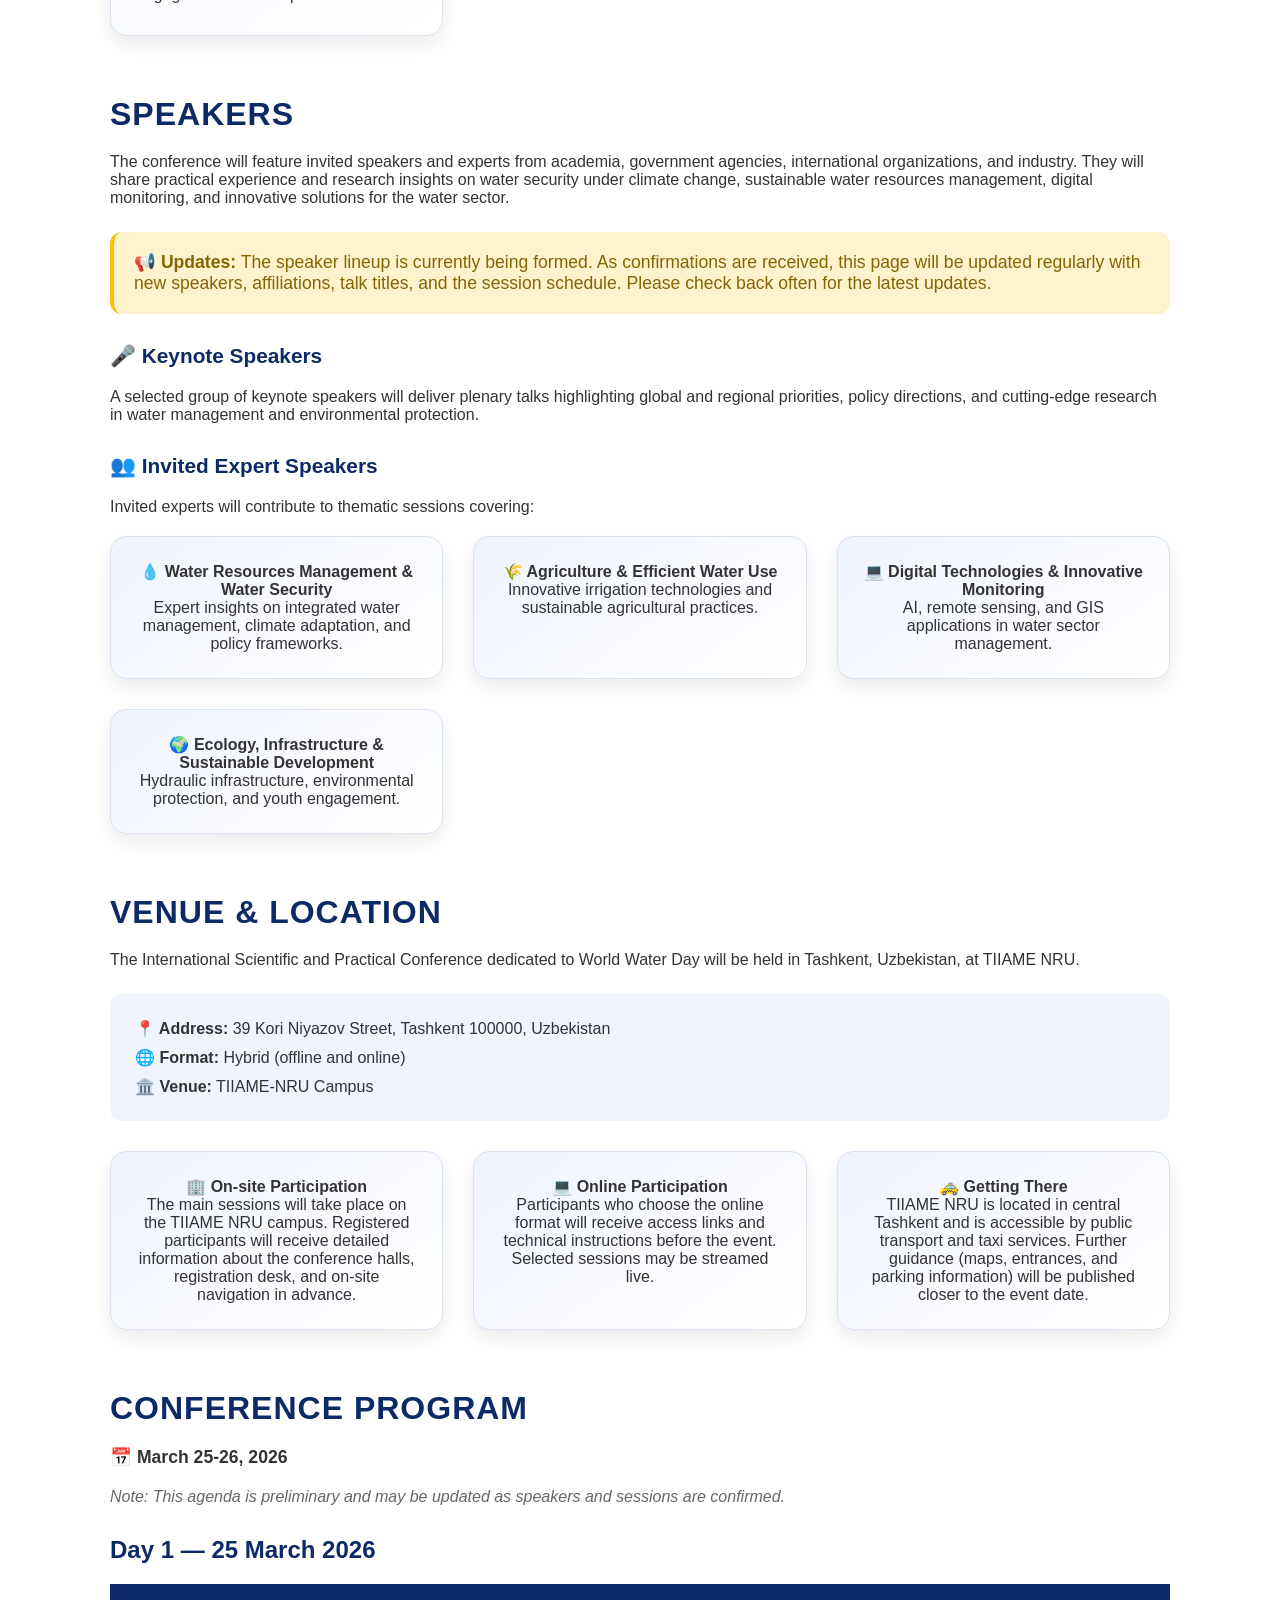
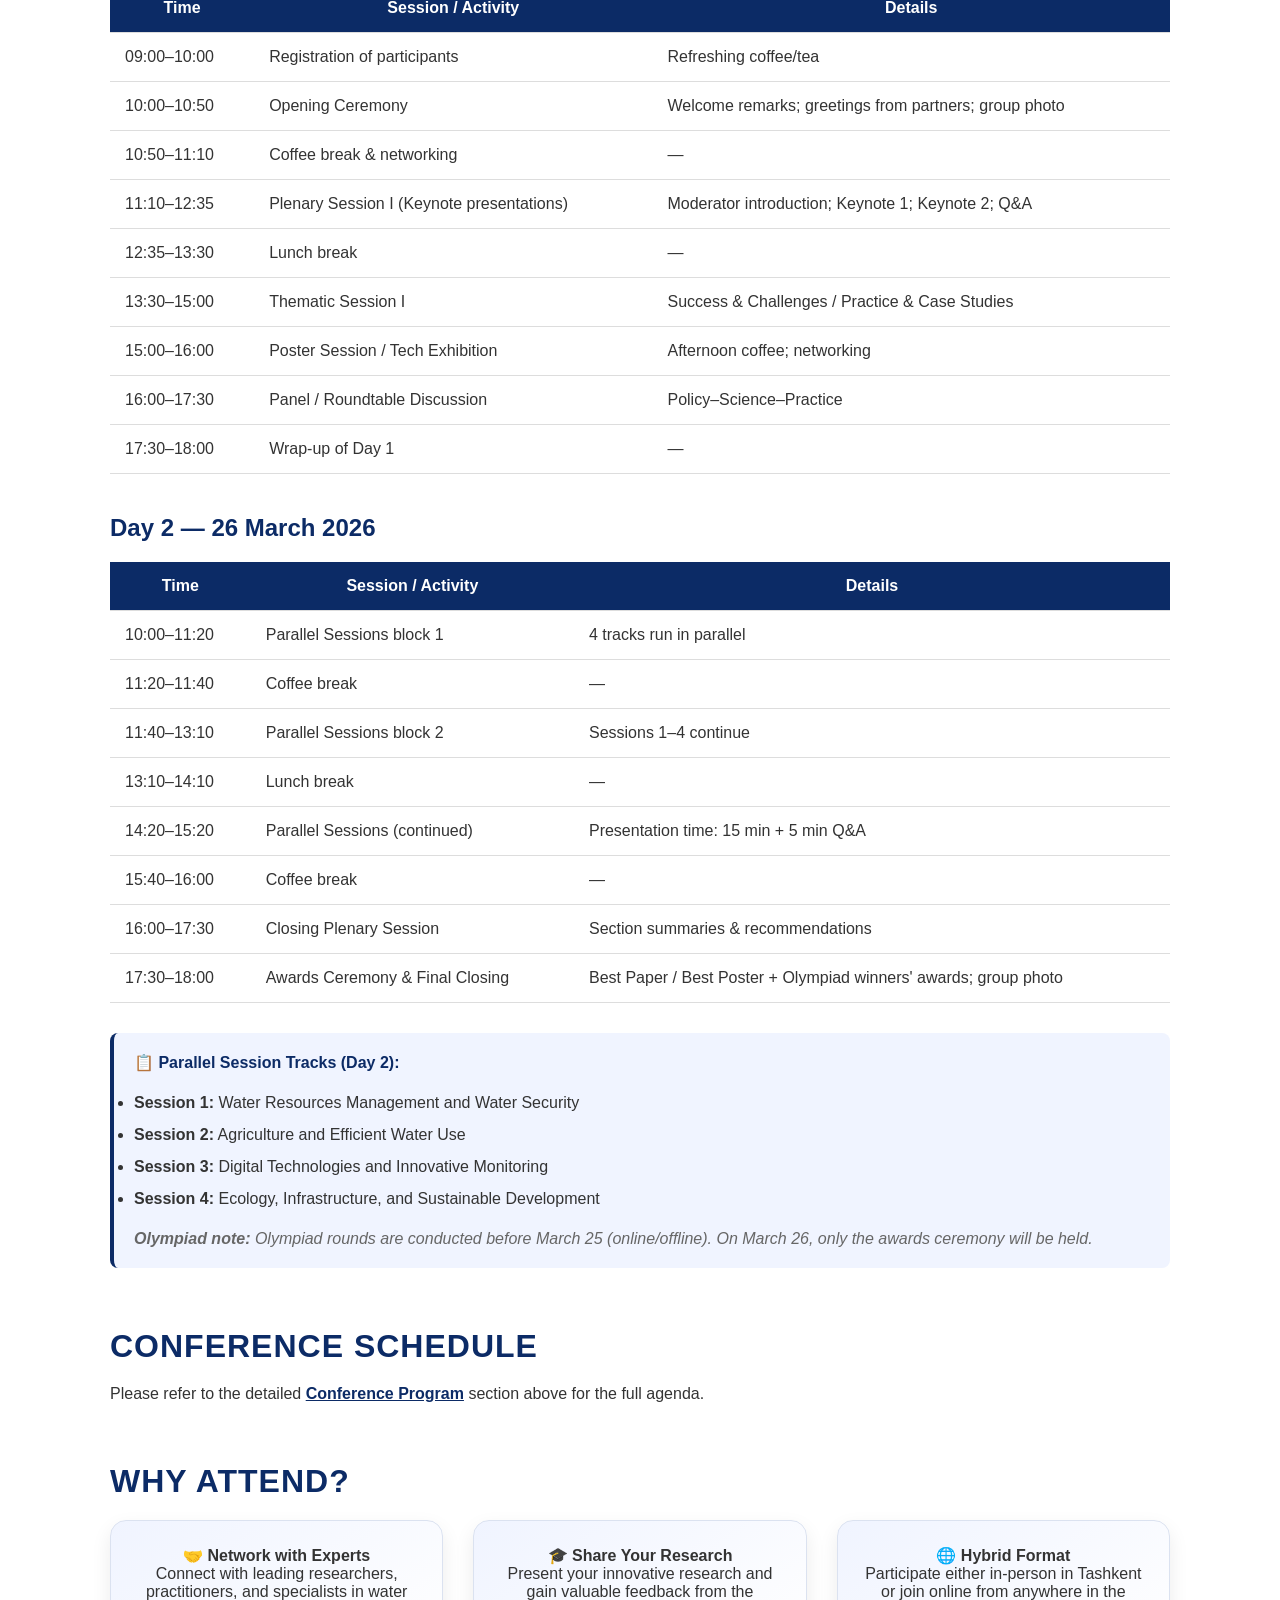
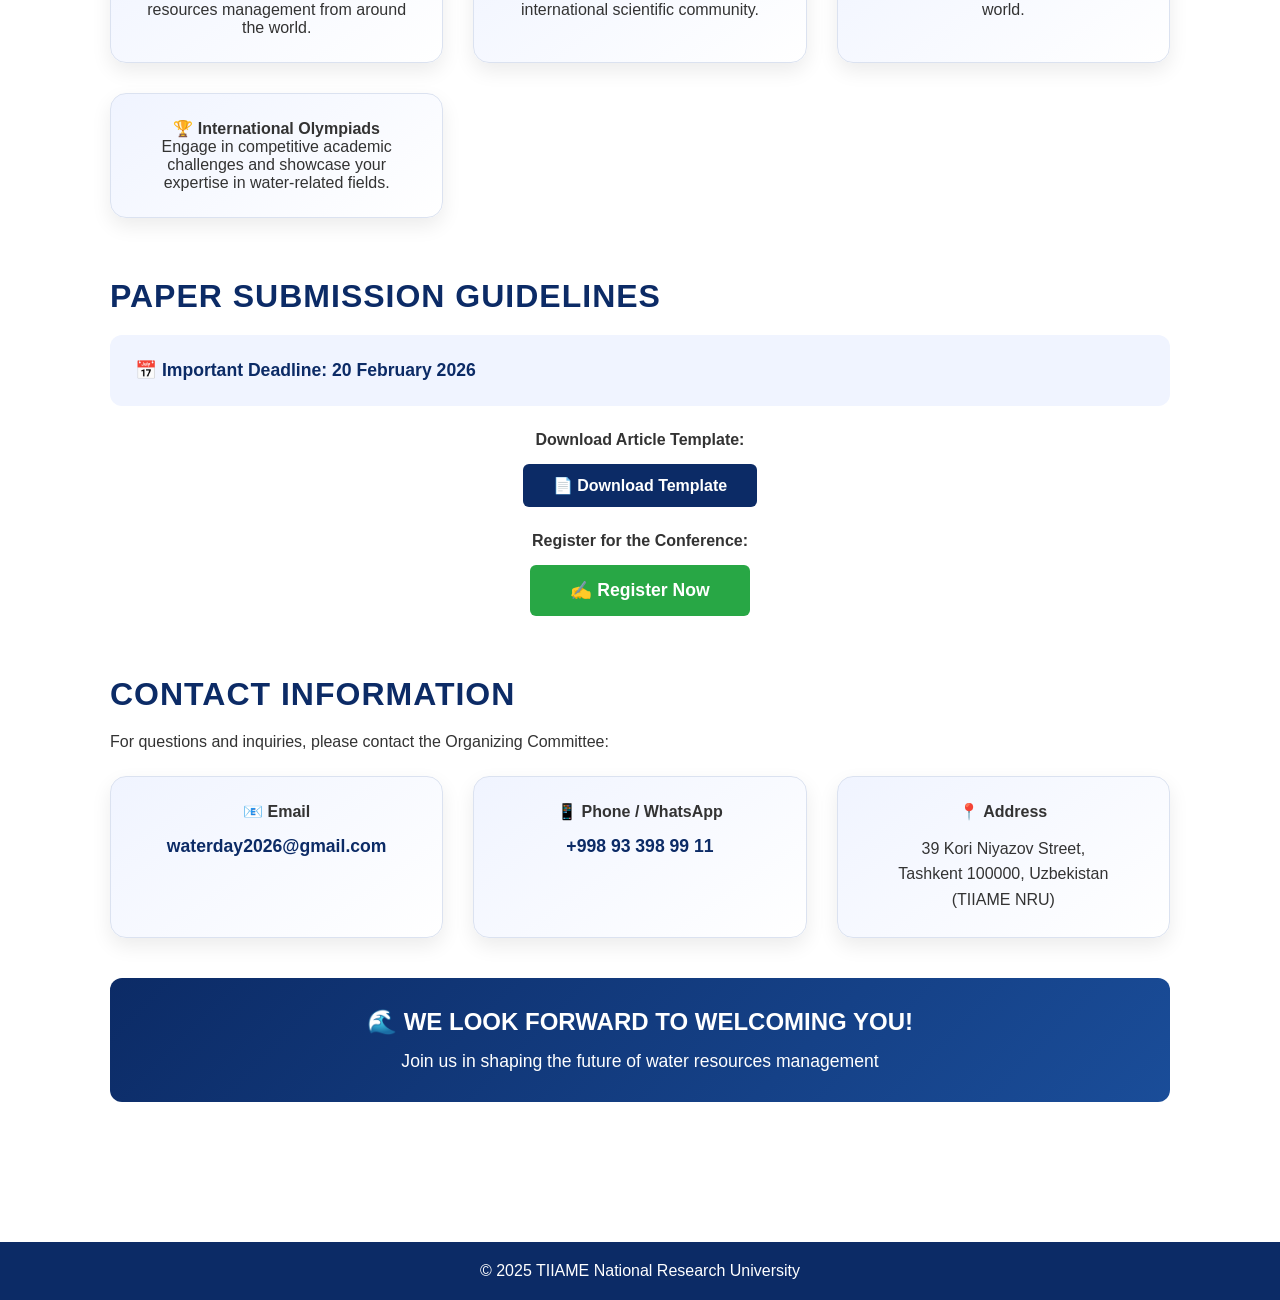
==== commit d5a27e5e: "add news" ====
--- a/index.html
+++ b/index.html
@@ -4,246 +4,7 @@
   <meta charset="UTF-8" />
   <meta name="viewport" content="width=device-width, initial-scale=1.0" />
   <title>TIIAME Conference 2025</title>
-  <style>
-    * {
-      margin: 0;
-      padding: 0;
-      box-sizing: border-box;
-    }
-    html {
-      scroll-behavior: smooth;
-    }
-    body {
-      margin: 0;
-      font-family: 'Segoe UI', sans-serif;
-      background: #ffffff;
-      color: #333;
-      padding-top: 80px;
-    }
-    header {
-      background: #0c2b66;
-      transition: all 0.3s ease;
-      color: white;
-      padding: 15px 40px;
-      display: flex;
-      justify-content: space-between;
-      align-items: center;
-      position: fixed;
-      top: 0;
-      left: 0;
-      right: 0;
-      z-index: 1000;
-      box-shadow: 0 2px 10px rgba(0,0,0,0.1);
-    }
-    header.scrolled {       
-      background: rgba(12, 43, 102, 0.95);
-      backdrop-filter: blur(10px);
-    };
-
-    .logo-section {
-      display: flex;
-      align-items: center;
-      gap: 15px;
-    }
-    .logo {
-      width: 50px;
-      height: 50px;
-      background: white;
-      border-radius: 50%;
-      display: flex;
-      align-items: center;
-      justify-content: center;
-      font-weight: bold;
-      color: #0c2b66;
-      font-size: 1.2rem;
-    }
-    header h1 {
-      margin: 0;
-      font-size: 1.3rem;
-      letter-spacing: 1px;
-    }
-    nav {
-      display: flex;
-      gap: 5px;
-    }
-    nav a {
-      color: white;
-      text-decoration: none;
-      padding: 10px 20px;
-      font-size: 1rem;
-      font-weight: 500;
-      border-radius: 6px;
-      transition: all 0.3s ease;
-    }
-    nav a:hover {
-      background: rgba(255,255,255,0.1);;
-    }
-    .menu-toggle {
-      display: none;
-      background: none;
-      border: none;
-      color: white;
-      font-size: 1.8rem;
-      cursor: pointer;
-      padding: 5px 10px;
-    }
-    @media (max-width: 850px) {
-      header h1 {
-        font-size: 1rem;
-      }
-      .logo {
-        width: 40px;
-        height: 40px;
-        font-size: 1rem;
-      }
-      nav {
-        position: fixed;
-        top: 80px;
-        left: 0;
-        right: 0;
-        background: #0c2b66;
-        flex-direction: column;
-        padding: 20px;
-        gap: 10px;
-        transform: translateY(-100%);
-        opacity: 0;
-        transition: all 0.3s ease;
-        pointer-events: none;
-      }
-      nav.active {
-        transform: translateY(0);
-        opacity: 1;
-        pointer-events: all;
-      }
-      nav a {
-        padding: 15px;
-        text-align: center;
-        border-bottom: 1px solid rgba(255,255,255,0.1);
-      }
-      .menu-toggle {
-        display: block;
-      }
-    }
-    .hero {
-      height: 500px;
-      background: url('https://media.licdn.com/dms/image/v2/C5612AQEncIYfz13tnA/article-cover_image-shrink_600_2000/article-cover_image-shrink_600_2000/0/1520199621457?e=2147483647&v=beta&t=3WrFyLlHECn6viHolCWyE1lCVrdxuBeyOP1kQ_zQat8') center/cover no-repeat;
-      filter: blur(0px);
-      position: relative;
-      display: flex;
-      justify-content: center;
-      align-items: center;
-      text-align: center;
-      color: white;
-      padding: 20px;
-    }
-    .hero::after {
-      content: "";
-      position: absolute;
-      top: 0;
-      left: 0;
-      width: 100%;
-      height: 100%;
-      backdrop-filter: blur(4px);
-      background: rgba(0,0,0,0.45);
-    }
-    .hero h2 { 
-      position: relative; 
-      z-index: 1; 
-      font-size: 2.5rem; 
-      max-width: 700px; 
-      text-shadow: 0 0 15px rgba(0,0,0,0.6); 
-      color: #f0f4ff; 
-    }
-    .container {
-      max-width: 1100px;
-      margin: auto;
-      padding: 40px 20px;
-    }
-    h3 {
-      font-size: 2rem;
-      color: #0c2b66;
-      margin-bottom: 20px;
-      text-transform: uppercase;
-      letter-spacing: 1px;
-    }
-    .section {
-      margin-bottom: 60px;
-    }
-    .speakers {
-      display: grid;
-      grid-template-columns: repeat(auto-fit, minmax(260px, 1fr));
-      gap: 30px;
-    }
-    .speaker-card {
-      background: linear-gradient(145deg, #f0f4ff, #ffffff);
-      border-radius: 16px;
-      padding: 25px;
-      text-align: center;
-      box-shadow: 0 8px 20px rgba(0,0,0,0.08);
-      transition: all 0.3s ease;
-      border: 1px solid #dbe2f0;
-    }
-    .speaker-card ul{
-      margin-left: 24px;
-    }
-    .speaker-card img {
-      width: 150px;
-      height: 150px;
-      border-radius: 50%;
-      object-fit: cover;
-      margin-bottom: 15px;
-      border: 4px solid #0c2b66;
-    }
-    .schedule table {
-      width: 100%;
-      border-collapse: collapse;
-      margin-top: 10px;
-    }
-    .schedule th,
-    .schedule td {
-      padding: 15px;
-      border-bottom: 1px solid #ddd;
-    }
-    .schedule th {
-      background: #0c2b66;
-      color: white;
-      font-weight: 600;
-    }
-    .registration {
-      background: #eef2f7;
-      padding: 30px;
-      border-radius: 12px;
-    }
-    .registration input,
-    .registration textarea {
-      width: 100%;
-      padding: 12px;
-      margin-bottom: 15px;
-      border: 1px solid #ccc;
-      border-radius: 6px;
-      font-size: 1rem;
-    }
-    button {
-      background: #0c2b66;
-      color: white;
-      border: none;
-      padding: 12px 25px;
-      border-radius: 6px;
-      font-size: 1rem;
-      cursor: pointer;
-    }
-    footer {
-      text-align: center;
-      padding: 20px;
-      background: #0c2b66;
-      color: white;
-      margin-top: 40px;
-    }
-    .speaker-card:hover {
-      transform: translateY(-8px);
-      box-shadow: 0 12px 28px rgba(0,0,0,0.12);
-    }
-  </style>
+  <link rel="stylesheet" href="style.css">
 </head>
 <body>
 
@@ -253,50 +14,83 @@
   </div>
   <nav id="navbar">
     <a href="#about">About</a>
+    <!-- <a href="#events">Events</a> -->
     <a href="#topics">Topics</a>
     <a href="#speakers">Speakers</a>
-    <a href="#schedule">Schedule</a>
+    <a href="#venue">Venue</a>
+    <a href="#program">Program</a>
     <a href="#submission">Submission</a>
     <a href="#contact">Contact</a>
   </nav>
   <button class="menu-toggle" onclick="toggleMenu()">☰</button>
 </header>
-
-<script>
-  function toggleMenu() {
-    const nav = document.getElementById('navbar');
-    nav.classList.toggle('active');
-  }
-
-  document.querySelectorAll('nav a').forEach(link => {
-    link.addEventListener('click', () => {
-      document.getElementById('navbar').classList.remove('active');
-    });
-  });
-</script>
-
 <section class="hero">
-  <h2>International Conference and International Olympiads Dedicated to World Water Day</h2>
+  <div>
+    <h2>International Conference and International Olympiads Dedicated to World Water Day</h2>
+    <div class="hero_2p">
+      <p style="font-size: 1.2rem; margin-top: 15px; position: relative; z-index: 1;">Innovative Approaches to Water Resources Management</p>
+      <p style="font-size: 1rem; margin-top: 10px; position: relative; z-index: 1;">25–26 March 2026 | Tashkent, Uzbekistan</p>
+    </div>
+  </div>
 </section>
 
 <div class="container">
   <section class="section" id="about">
     <h3>About the Conference</h3>
     <p>
-      Tashkent Institute of Irrigation and Agricultural Mechanization Engineers – National Research University (TIIAME-NRU) is pleased to announce the <strong>International Scientific and Practical Conference</strong>, to be held on <strong>25–26 March 2026</strong> in Tashkent, dedicated to World Water Day.
+      Water is the foundation of life, food security, and economic development. Today, <strong>climate change</strong>, glacier retreat, shifting precipitation patterns, and rapid population growth are intensifying <strong>water scarcity</strong> and <strong>water quality</strong> challenges. Therefore, conserving water and managing water resources on a scientific basis remain among the world's most urgent priorities.
     </p>
     <p style="margin-top: 15px;">
-      The conference is devoted to discussing current issues of water resources management, water security under climate change, and environmental protection. Researchers, practitioners, and specialists are invited to present the results of their studies.
-    </p>
-    <div style="margin-top: 25px; padding: 20px; background: #f0f4ff; border-left: 4px solid #0c2b66; border-radius: 8px;">
-      <p><strong>📍 Location:</strong> Kary Niyaziy Street 39, Tashkent 100000, Uzbekistan</p>
-      <p style="margin-top: 10px;"><strong>🌐 Format:</strong> Hybrid (Offline and Online)</p>
-      <p style="margin-top: 10px;"><strong>🏛️ Organizer:</strong> TIIAME-NRU</p>
+      <strong>World Water Day (22 March)</strong> is observed to raise public awareness of these challenges, highlight the value of water, and strengthen global cooperation on water security. The day was proclaimed by the <strong>United Nations General Assembly in 1993</strong> and has since served as an international platform for dialogue and action on water-related issues.
+    </p>
+    <p style="margin-top: 15px;">
+      TIIAME NRU's historical mission is closely linked to the water sector. The university was established to train engineering professionals for <strong>irrigation, drainage (melioration), and water management</strong>, and this remains one of its key priorities today. For this reason, <strong>World Water Day events have become an annual tradition at TIIAME NRU</strong>.
+    </p>
+    <div style="margin-top: 25px; padding: 25px; background: linear-gradient(135deg, #0c2b66, #1a4d99); color: white; border-radius: 12px; text-align: center;">
+      <h4 style="font-size: 1.3rem; margin-bottom: 10px;">💧 Save water and save life!</h4>
+    </div>
+  </section>
+
+  <section class="section" id="events">
+    <h3>World Water Day Events at TIIAME NRU</h3>
+    <p style="margin-bottom: 30px;">
+      Each year, the central element of these initiatives is a <strong>scientific and practical conference</strong>, where participants discuss water resources management, water-saving technologies, climate-risk adaptation, environmental sustainability, and innovative solutions. The programme continues with <strong>competitions, olympiads, panel discussions, technology exhibitions, and youth-led initiatives</strong>.
+    </p>
+    
+    <h4 style="color: #0c2b66; font-size: 1.5rem; margin-bottom: 20px;">📅 Past Events</h4>
+    
+    <div style="margin-bottom: 30px; padding: 20px; background: #f9fbff; border-radius: 12px; border-left: 4px solid #28a745;">
+      <h5 style="color: #0c2b66; font-size: 1.2rem; margin-bottom: 10px;">2025 - "Save Our Glaciers"</h5>
+      <p>TIIAME NRU organized a World Water Day week featuring educational outreach activities and competitions. Events included a team quiz on glacier protection ("What can young people do to protect glaciers?"), social videos/animations encouraging water conservation, posters and photo works, and a technology exhibition on <strong>innovations in water sector development</strong>. Winners were recognized with valuable prizes and monetary awards.</p>
+    </div>
+
+    <div style="margin-bottom: 30px; padding: 20px; background: #f9fbff; border-radius: 12px; border-left: 4px solid #007bff;">
+      <h5 style="color: #0c2b66; font-size: 1.2rem; margin-bottom: 10px;">2024 - "Water for Peace"</h5>
+      <p>Activities emphasized the vital importance of water and the growing risks related to global warming, glacier retreat, environmental pollution, and water scarcity. Students participated in multiple competition formats (videos, quizzes, essays, and innovation showcases). A dedicated roundtable discussion addressed improving irrigation water-use efficiency, expanding water-saving methods such as drip irrigation, and using alternative water sources responsibly. The programme included a presentation of an <strong>underground drip irrigation system</strong> developed by "ECOSUV."</p>
+    </div>
+
+    <div style="margin-bottom: 30px; padding: 20px; background: #f9fbff; border-radius: 12px; border-left: 4px solid #ffc107;">
+      <h5 style="color: #0c2b66; font-size: 1.2rem; margin-bottom: 10px;">2023 - "Accelerating Change"</h5>
+      <p>World Water Day was widely celebrated with the participation of university leadership, sector representatives, and international partners. Activities included a scientific essay competition, youth debate ("What can young people do?"), creative videos promoting water conservation, poster/photo submissions, and a technology exhibition focused on innovative ideas and solutions. Active participants and winners received various awards and prizes.</p>
+    </div>
+
+    <div style="margin-bottom: 30px; padding: 20px; background: #f9fbff; border-radius: 12px; border-left: 4px solid #dc3545;">
+      <h5 style="color: #0c2b66; font-size: 1.2rem; margin-bottom: 10px;">2022 - "Groundwater"</h5>
+      <p>Activities focused on rational water resource management and the pressing challenge of water scarcity. A key feature was the organization of competitions involving students from universities in <strong>Kyrgyzstan, Tajikistan, and Uzbekistan</strong>, with winners receiving prizes such as laptops, tablets, smartphones, and other awards.</p>
+    </div>
+
+    <h4 style="color: #0c2b66; font-size: 1.5rem; margin-bottom: 20px; margin-top: 40px;">🎯 Upcoming Event 2026</h4>
+    <div style="padding: 25px; background: linear-gradient(135deg, #28a745, #20c997); color: white; border-radius: 12px;">
+      <h5 style="font-size: 1.3rem; margin-bottom: 15px;">🌊 "Innovative Approaches to Water Resources Management"</h5>
+      <p style="margin-bottom: 10px;">The World Water Day initiatives at TIIAME NRU will continue on an even larger scale and with broader coverage. The event will feature an <strong>International Scientific and Practical Conference</strong> and <strong>International Olympiads</strong>.</p>
+      <p><strong>📅 Date:</strong> 25–26 March 2026 | <strong>📍 Venue:</strong> TIIAME NRU, Tashkent</p>
+      <p style="margin-top: 10px;">The 2026 programme will emphasize international networking, knowledge exchange, and support for youth-led innovations in the water sector.</p>
     </div>
   </section>
 
   <section class="section" id="topics">
     <h3>Conference Topics</h3>
+    <p style="margin-bottom: 30px;">The International Conference dedicated to World Water Day will focus on priority areas of sustainable water management, climate resilience, innovation, and environmental protection. Participants are invited to submit and present research findings and practical results within the following themes:</p>
     <div class="speakers">
       <div class="speaker-card">
         <h4>💧 Water Resources Management and Water Security</h4>
@@ -340,39 +134,121 @@
 
   <section class="section" id="speakers">
     <h3>Speakers</h3>
-    <div class="speakers">
-      <div class="speaker-card">
-        <img src="https://randomuser.me/api/portraits/men/32.jpg" alt="Dr. Jamshid Rahimov" />
-        <h4>Dr. Jamshid Rahimov</h4>
-        <p>Leading researcher in hydraulic structures.</p>
-      </div>
-      <div class="speaker-card">
-        <img src="https://randomuser.me/api/portraits/women/45.jpg" alt="Prof. Dilnoza Rustamova" />
-        <h4>Prof. Dilnoza Rustamova</h4>
-        <p>Expert in smart agriculture.</p>
-      </div>
-      <div class="speaker-card">
-        <img src="https://randomuser.me/api/portraits/men/75.jpg" alt="Dr. Azizbek Toshmatov" />
-        <h4>Dr. Azizbek Toshmatov</h4>
-        <p>Specialist in ecology and resource management.</p>
-      </div>
+    <p style="margin-bottom: 25px;">
+      The conference will feature invited speakers and experts from academia, government agencies, international organizations, and industry. They will share practical experience and research insights on water security under climate change, sustainable water resources management, digital monitoring, and innovative solutions for the water sector.
+    </p>
+    
+    <div style="background: #fff3cd; padding: 20px; border-radius: 12px; border-left: 4px solid #ffc107; margin-bottom: 30px;">
+      <p style="font-size: 1.1rem; color: #856404;"><strong>📢 Updates:</strong> The speaker lineup is currently being formed. As confirmations are received, this page will be updated regularly with new speakers, affiliations, talk titles, and the session schedule. Please check back often for the latest updates.</p>
+    </div>
+
+    <h4 style="color: #0c2b66; font-size: 1.3rem; margin-bottom: 20px;">🎤 Keynote Speakers</h4>
+    <p style="margin-bottom: 25px;">A selected group of keynote speakers will deliver plenary talks highlighting global and regional priorities, policy directions, and cutting-edge research in water management and environmental protection.</p>
+
+    <h4 style="color: #0c2b66; font-size: 1.3rem; margin-bottom: 20px; margin-top: 30px;">👥 Invited Expert Speakers</h4>
+    <p style="margin-bottom: 20px;">Invited experts will contribute to thematic sessions covering:</p>
+    
+    <div class="speakers">
+      <div class="speaker-card">
+        <h4>💧 Water Resources Management & Water Security</h4>
+        <p>Expert insights on integrated water management, climate adaptation, and policy frameworks.</p>
+      </div>
+      <div class="speaker-card">
+        <h4>🌾 Agriculture & Efficient Water Use</h4>
+        <p>Innovative irrigation technologies and sustainable agricultural practices.</p>
+      </div>
+      <div class="speaker-card">
+        <h4>💻 Digital Technologies & Innovative Monitoring</h4>
+        <p>AI, remote sensing, and GIS applications in water sector management.</p>
+      </div>
+      <div class="speaker-card">
+        <h4>🌍 Ecology, Infrastructure & Sustainable Development</h4>
+        <p>Hydraulic infrastructure, environmental protection, and youth engagement.</p>
+      </div>
+    </div>
+  </section>
+
+  <section class="section" id="venue">
+    <h3>Venue & Location</h3>
+    <p style="margin-bottom: 25px;">
+      The International Scientific and Practical Conference dedicated to World Water Day will be held in Tashkent, Uzbekistan, at TIIAME NRU.
+    </p>
+    
+    <div style="background: #f0f4ff; padding: 25px; border-radius: 12px; margin-bottom: 30px;">
+      <p style="margin-bottom: 10px;"><strong>📍 Address:</strong> 39 Kori Niyazov Street, Tashkent 100000, Uzbekistan</p>
+      <p style="margin-bottom: 10px;"><strong>🌐 Format:</strong> Hybrid (offline and online)</p>
+      <p><strong>🏛️ Venue:</strong> TIIAME-NRU Campus</p>
+    </div>
+
+    <div class="speakers">
+      <div class="speaker-card">
+        <h4>🏢 On-site Participation</h4>
+        <p>The main sessions will take place on the TIIAME NRU campus. Registered participants will receive detailed information about the conference halls, registration desk, and on-site navigation in advance.</p>
+      </div>
+      <div class="speaker-card">
+        <h4>💻 Online Participation</h4>
+        <p>Participants who choose the online format will receive access links and technical instructions before the event. Selected sessions may be streamed live.</p>
+      </div>
+      <div class="speaker-card">
+        <h4>🚕 Getting There</h4>
+        <p>TIIAME NRU is located in central Tashkent and is accessible by public transport and taxi services. Further guidance (maps, entrances, and parking information) will be published closer to the event date.</p>
+      </div>
+    </div>
+  </section>
+
+  <section class="section" id="program">
+    <h3>Conference Program</h3>
+    <p style="margin-bottom: 20px; font-size: 1.1rem;">📅 <strong>March 25-26, 2026</strong></p>
+    <p style="margin-bottom: 25px; font-style: italic; color: #666;">Note: This agenda is preliminary and may be updated as speakers and sessions are confirmed.</p>
+    
+    <h4 style="color: #0c2b66; font-size: 1.5rem; margin-bottom: 20px; margin-top: 30px;">Day 1 — 25 March 2026</h4>
+    <div class="schedule">
+      <table>
+        <tr><th>Time</th><th>Session / Activity</th><th>Details</th></tr>
+        <tr><td>09:00–10:00</td><td>Registration of participants</td><td>Refreshing coffee/tea</td></tr>
+        <tr><td>10:00–10:50</td><td>Opening Ceremony</td><td>Welcome remarks; greetings from partners; group photo</td></tr>
+        <tr><td>10:50–11:10</td><td>Coffee break & networking</td><td>—</td></tr>
+        <tr><td>11:10–12:35</td><td>Plenary Session I (Keynote presentations)</td><td>Moderator introduction; Keynote 1; Keynote 2; Q&A</td></tr>
+        <tr><td>12:35–13:30</td><td>Lunch break</td><td>—</td></tr>
+        <tr><td>13:30–15:00</td><td>Thematic Session I</td><td>Success & Challenges / Practice & Case Studies</td></tr>
+        <tr><td>15:00–16:00</td><td>Poster Session / Tech Exhibition</td><td>Afternoon coffee; networking</td></tr>
+        <tr><td>16:00–17:30</td><td>Panel / Roundtable Discussion</td><td>Policy–Science–Practice</td></tr>
+        <tr><td>17:30–18:00</td><td>Wrap-up of Day 1</td><td>—</td></tr>
+      </table>
+    </div>
+
+    <h4 style="color: #0c2b66; font-size: 1.5rem; margin-bottom: 20px; margin-top: 40px;">Day 2 — 26 March 2026</h4>
+    <div class="schedule">
+      <table>
+        <tr><th>Time</th><th>Session / Activity</th><th>Details</th></tr>
+        <tr><td>10:00–11:20</td><td>Parallel Sessions block 1</td><td>4 tracks run in parallel</td></tr>
+        <tr><td>11:20–11:40</td><td>Coffee break</td><td>—</td></tr>
+        <tr><td>11:40–13:10</td><td>Parallel Sessions block 2</td><td>Sessions 1–4 continue</td></tr>
+        <tr><td>13:10–14:10</td><td>Lunch break</td><td>—</td></tr>
+        <tr><td>14:20–15:20</td><td>Parallel Sessions (continued)</td><td>Presentation time: 15 min + 5 min Q&A</td></tr>
+        <tr><td>15:40–16:00</td><td>Coffee break</td><td>—</td></tr>
+        <tr><td>16:00–17:30</td><td>Closing Plenary Session</td><td>Section summaries & recommendations</td></tr>
+        <tr><td>17:30–18:00</td><td>Awards Ceremony & Final Closing</td><td>Best Paper / Best Poster + Olympiad winners' awards; group photo</td></tr>
+      </table>
+    </div>
+
+    <div style="margin-top: 30px; padding: 20px; background: #f0f4ff; border-left: 4px solid #0c2b66; border-radius: 8px;">
+      <h4 style="color: #0c2b66; margin-bottom: 15px;">📋 Parallel Session Tracks (Day 2):</h4>
+      <ul style="line-height: 2;">
+        <li><strong>Session 1:</strong> Water Resources Management and Water Security</li>
+        <li><strong>Session 2:</strong> Agriculture and Efficient Water Use</li>
+        <li><strong>Session 3:</strong> Digital Technologies and Innovative Monitoring</li>
+        <li><strong>Session 4:</strong> Ecology, Infrastructure, and Sustainable Development</li>
+      </ul>
+      <p style="margin-top: 15px; font-style: italic; color: #666;">
+        <strong>Olympiad note:</strong> Olympiad rounds are conducted before March 25 (online/offline). On March 26, only the awards ceremony will be held.
+      </p>
     </div>
   </section>
 
   <section class="section" id="schedule">
     <h3>Conference Schedule</h3>
-    <p style="margin-bottom: 20px; font-size: 1.1rem;">📅 <strong>March 25-26, 2026</strong></p>
-    <div class="schedule">
-      <table>
-        <tr><th>Time</th><th>Activity</th><th>Responsible</th></tr>
-        <tr><td>09:00–09:30</td><td>Registration</td><td>Organizing Committee</td></tr>
-        <tr><td>09:30–10:00</td><td>Opening Ceremony</td><td>Rector</td></tr>
-        <tr><td>10:00–11:00</td><td>Keynote Presentations</td><td>Speakers</td></tr>
-        <tr><td>11:00–12:00</td><td>Panel Discussion</td><td>Expert Group</td></tr>
-        <tr><td>12:00–13:00</td><td>Lunch Break</td><td>–</td></tr>
-        <tr><td>13:00–15:00</td><td>Student Presentations & International Olympiads</td><td>TIIAME Students</td></tr>
-      </table>
-    </div>
+    <p style="margin-bottom: 20px;">Please refer to the detailed <a href="#program" style="color: #0c2b66; font-weight: 600; text-decoration: underline;">Conference Program</a> section above for the full agenda.</p>
   </section>
 
   <section class="section" id="tracks">
@@ -414,6 +290,7 @@
 
   <section class="section" id="contact">
     <h3>Contact Information</h3>
+    <p style="margin-bottom: 25px;">For questions and inquiries, please contact the Organizing Committee:</p>
     <div class="speakers">
       <div class="speaker-card">
         <h4>📧 Email</h4>
@@ -424,10 +301,8 @@
         <p style="font-size: 1.1rem; color: #0c2b66; font-weight: bold; margin-top: 15px;">+998 93 398 99 11</p>
       </div>
       <div class="speaker-card">
-        <h4>🌐 Conference Website</h4>
-        <p style="margin-top: 15px;">
-          <a href="https://water-day.tiiame.uz/" target="_blank" style="color: #0c2b66; font-weight: 600; text-decoration: underline;">water-day.tiiame.uz</a>
-        </p>
+        <h4>📍 Address</h4>
+        <p style="margin-top: 15px; line-height: 1.6;">39 Kori Niyazov Street,<br>Tashkent 100000, Uzbekistan<br>(TIIAME NRU)</p>
       </div>
     </div>
     <div style="margin-top: 40px; padding: 30px; background: linear-gradient(135deg, #0c2b66, #1a4d99); color: white; border-radius: 12px; text-align: center;">
@@ -441,6 +316,28 @@
 <footer>
   © 2025 TIIAME National Research University
 </footer>
-
 </body>
+<script>
+  function toggleMenu() {
+    const nav = document.getElementById('navbar');
+    nav.classList.toggle('active');
+  }
+  
+  // Close menu
+  document.querySelectorAll('nav a').forEach(link => {
+    link.addEventListener('click', () => {
+      document.getElementById('navbar').classList.remove('active');
+    });
+  });
+
+  // Navbar scroll
+  window.addEventListener('scroll', () => {
+    const header = document.querySelector('header');
+    if (window.scrollY > 50) {
+      header.classList.add('scrolled');
+    } else {
+      header.classList.remove('scrolled');
+    }
+  });
+</script>
 </html>
--- a/style.css
+++ b/style.css
@@ -0,0 +1,240 @@
+* {
+      margin: 0;
+      padding: 0;
+      box-sizing: border-box;
+    }
+    html {
+      scroll-behavior: smooth;
+    }
+    body {
+      margin: 0;
+      font-family: 'Segoe UI', sans-serif;
+      background: #ffffff;
+      color: #333;
+      padding-top: 80px;
+    }
+    header {
+      background: #0c2b66;
+      color: white;
+      padding: 15px 40px;
+      display: flex;
+      justify-content: space-between;
+      align-items: center;
+      position: fixed;
+      top: 0;
+      left: 0;
+      right: 0;
+      z-index: 1000;
+      box-shadow: 0 2px 10px rgba(0,0,0,0.1);
+      transition: all 0.3s ease;
+    }
+    header.scrolled {
+      background: rgba(12, 43, 102, 0.95);
+      backdrop-filter: blur(10px);
+    }
+    .logo-section {
+      display: flex;
+      align-items: center;
+      gap: 15px;
+    }
+    .logo {
+      width: 50px;
+      height: 50px;
+      background: white;
+      border-radius: 50%;
+      display: flex;
+      align-items: center;
+      justify-content: center;
+      font-weight: bold;
+      color: #0c2b66;
+      font-size: 1.2rem;
+    }
+    header h1 {
+      margin: 0;
+      font-size: 1.3rem;
+      letter-spacing: 1px;
+    }
+    nav {
+      display: flex;
+      gap: 5px;
+    }
+    nav a {
+      color: white;
+      text-decoration: none;
+      padding: 10px 20px;
+      font-size: 1rem;
+      font-weight: 500;
+      border-radius: 6px;
+      transition: all 0.3s ease;
+    }
+    nav a:hover {
+      background: rgba(255,255,255,0.1);
+    }
+    .menu-toggle {
+      display: none;
+      background: none;
+      border: none;
+      color: white;
+      font-size: 1.8rem;
+      cursor: pointer;
+      padding: 5px 10px;
+    }
+    @media (max-width: 900px) {
+      header h1 {
+        font-size: 1rem;
+      }
+      .logo {
+        width: 40px;
+        height: 40px;
+        font-size: 1rem;
+      }
+      nav {
+        position: fixed;
+        top: 80px;
+        left: 0;
+        right: 0;
+        background: #0c2b66;
+        flex-direction: column;
+        padding: 20px;
+        gap: 10px;
+        transform: translateY(-100%);
+        opacity: 0;
+        transition: all 0.3s ease;
+        pointer-events: none;
+      }
+      nav.active {
+        transform: translateY(0);
+        opacity: 1;
+        pointer-events: all;
+      }
+      nav a {
+        padding: 15px;
+        text-align: center;
+        border-bottom: 1px solid rgba(255,255,255,0.1);
+      }
+      .menu-toggle {
+        display: block;
+      }
+    }
+    .hero {
+      height: 500px;
+      background: url('https://media.licdn.com/dms/image/v2/C5612AQEncIYfz13tnA/article-cover_image-shrink_600_2000/article-cover_image-shrink_600_2000/0/1520199621457?e=2147483647&v=beta&t=3WrFyLlHECn6viHolCWyE1lCVrdxuBeyOP1kQ_zQat8') center/cover no-repeat;
+      filter: blur(0px);
+      position: relative;
+      display: flex;
+      justify-content: center;
+      align-items: center;
+      text-align: center;
+      color: white;
+      padding: 20px;
+    }
+
+    @media (max-width: 850px) {
+      .hero {
+        background-position: 65% center;
+      }
+    }
+    .hero::after {
+      content: "";
+      position: absolute;
+      top: 0;
+      left: 0;
+      width: 100%;
+      height: 100%;
+      backdrop-filter: blur(4px);
+      background: rgba(0,0,0,0.45);
+    }
+    .hero h2 { 
+      position: relative; 
+      z-index: 1; 
+      font-size: 2.5rem; 
+      max-width: 700px; 
+      text-shadow: 0 0 15px rgba(0,0,0,0.6); 
+      color: #f0f4ff; 
+    }
+    .container {
+      max-width: 1100px;
+      margin: auto;
+      padding: 40px 20px;
+    }
+    h3 {
+      font-size: 2rem;
+      color: #0c2b66;
+      margin-bottom: 20px;
+      text-transform: uppercase;
+      letter-spacing: 1px;
+    }
+    .section {
+      margin-bottom: 60px;
+    }
+    .speakers {
+      display: grid;
+      grid-template-columns: repeat(auto-fit, minmax(260px, 1fr));
+      gap: 30px;
+    }
+    .speaker-card {
+      background: linear-gradient(145deg, #f0f4ff, #ffffff);
+      border-radius: 16px;
+      padding: 25px;
+      text-align: center;
+      box-shadow: 0 8px 20px rgba(0,0,0,0.08);
+      transition: all 0.3s ease;
+      border: 1px solid #dbe2f0;
+    }
+    .speaker-card img {
+      width: 150px;
+      height: 150px;
+      border-radius: 50%;
+      object-fit: cover;
+      margin-bottom: 15px;
+      border: 4px solid #0c2b66;
+    }
+    .schedule table {
+      width: 100%;
+      border-collapse: collapse;
+      margin-top: 10px;
+    }
+    .schedule th,
+    .schedule td {
+      padding: 15px;
+      border-bottom: 1px solid #ddd;
+    }
+    .schedule th {
+      background: #0c2b66;
+      color: white;
+      font-weight: 600;
+    }
+    .registration {
+      background: #eef2f7;
+      padding: 30px;
+      border-radius: 12px;
+    }
+    .registration input,
+    .registration textarea {
+      width: 100%;
+      padding: 12px;
+      margin-bottom: 15px;
+      border: 1px solid #ccc;
+      border-radius: 6px;
+      font-size: 1rem;
+    }
+    button {
+      background: #0c2b66;
+      color: white;
+      border: none;
+      padding: 12px 25px;
+      border-radius: 6px;
+      font-size: 1rem;
+      cursor: pointer;
+    }
+    footer {
+      text-align: center;
+      padding: 20px;
+      background: #0c2b66;
+      color: white;
+      margin-top: 40px;
+    }
+    .speaker-card:hover {
+      transform: translateY(-8px);
+      box-shadow: 0 12px 28px rgba(0,0,0,0.12);
+    }
